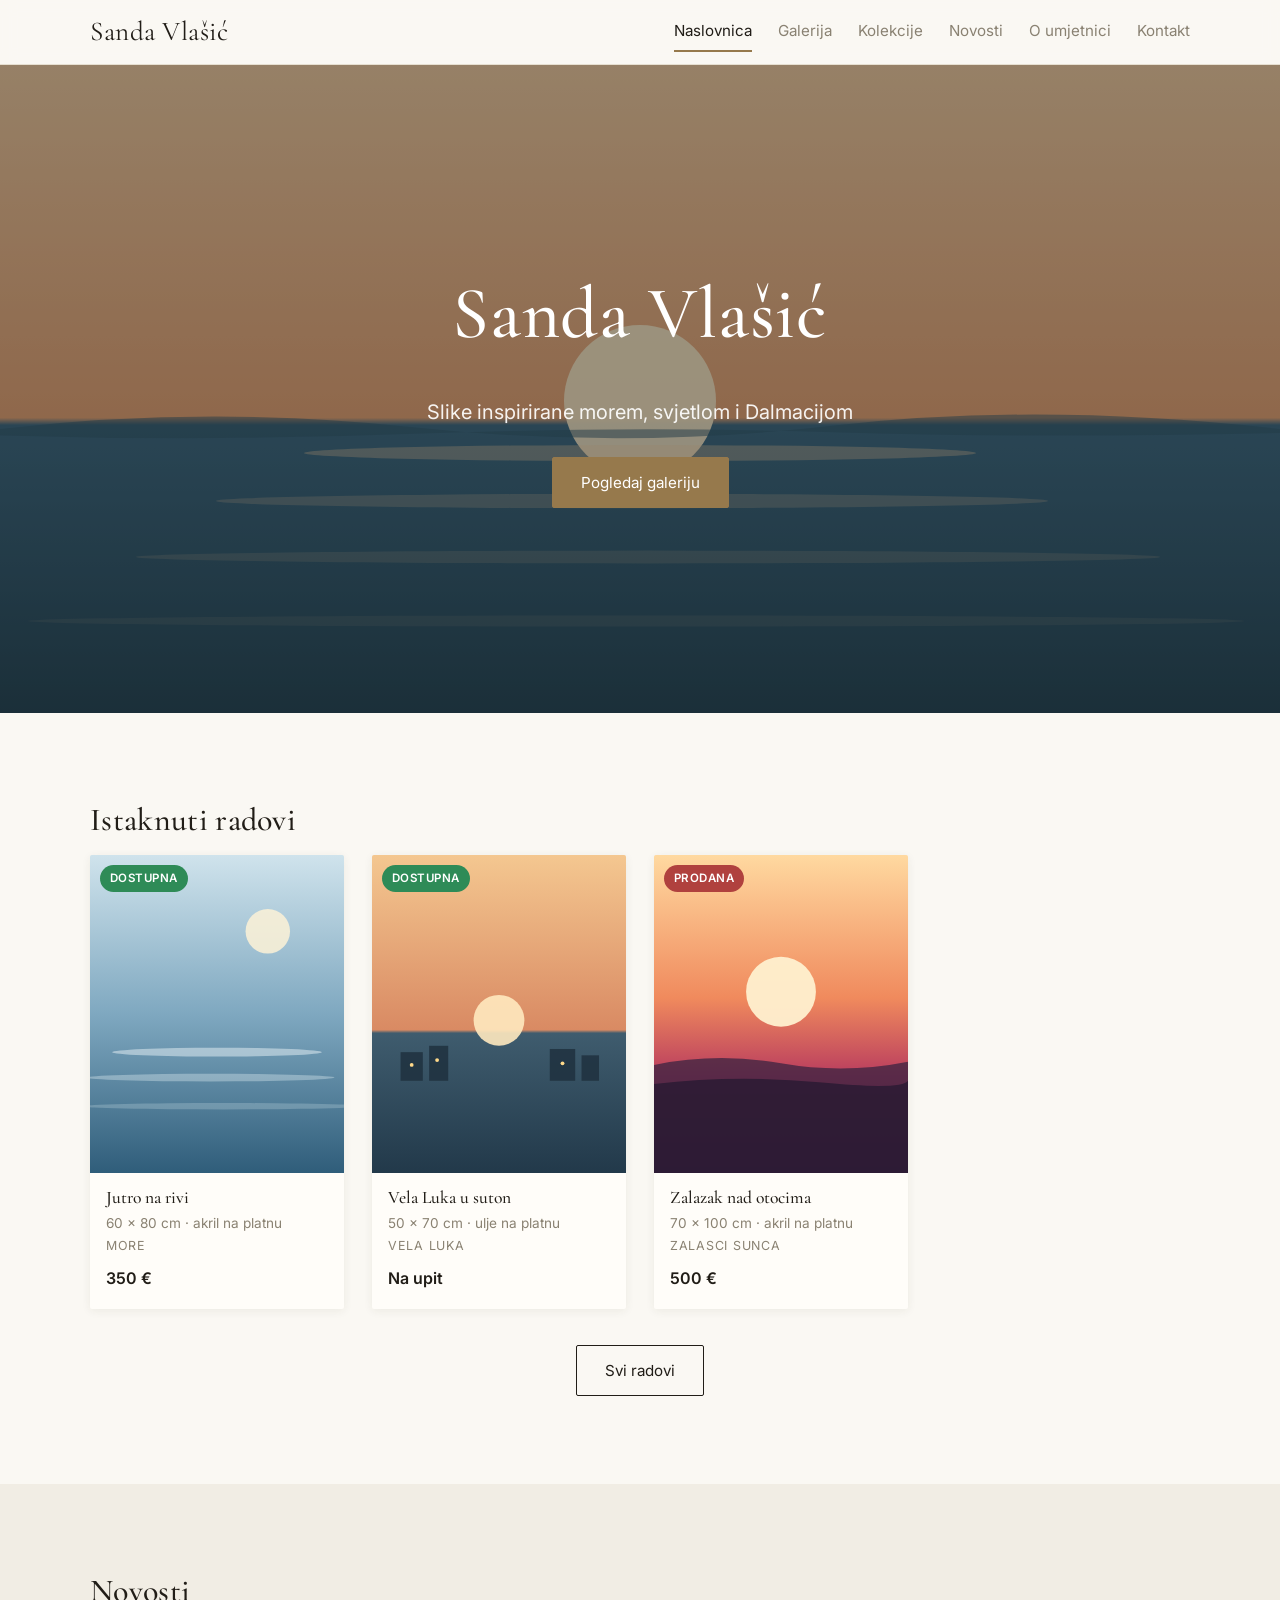
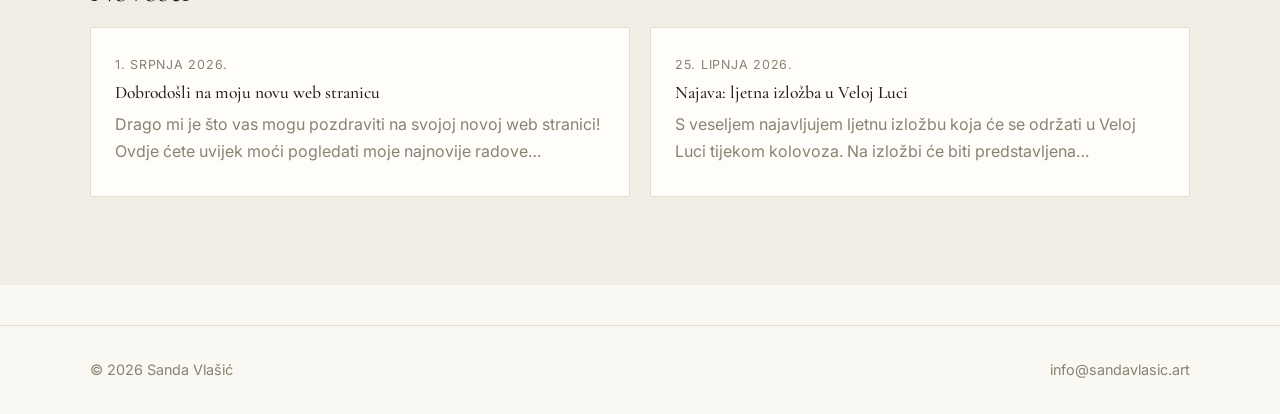
==== index.html @ 6eb23dd2 "Web stranica za umjetnicu Sandu Vlasic Staticka stranica (GitHub Pages) s vlastitom administracijom:" ====
<!DOCTYPE html>
<html lang="hr">
<head>
  <meta charset="UTF-8">
  <meta name="viewport" content="width=device-width, initial-scale=1">
  <title>Sanda Vlašić — Slikarica</title>
  <meta name="description" content="Sanda Vlašić — slikarica. Slike inspirirane morem, svjetlom i Dalmacijom. Galerija radova, kolekcije i novosti.">
  <meta property="og:title" content="Sanda Vlašić — Slikarica">
  <meta property="og:description" content="Slike inspirirane morem, svjetlom i Dalmacijom. Galerija radova, kolekcije i novosti.">
  <meta property="og:type" content="website">
  <meta property="og:image" content="images/hero.svg">
  <link rel="stylesheet" href="css/base.css">
  <link id="theme-css" rel="stylesheet" href="css/theme-museum.css">
  <script>(function(){try{var t=localStorage.getItem('sv-theme');if(t)document.getElementById('theme-css').setAttribute('href','css/theme-'+t+'.css');}catch(e){}})();</script>
</head>
<body data-page="home">
  <header id="site-header" class="site-header"></header>
  <main id="main"></main>
  <footer id="site-footer" class="site-footer"></footer>
  <script src="js/i18n.js"></script>
  <script src="js/site.js"></script>
</body>
</html>
---- css/base.css ----
/* ===== Zajednički stilovi — teme mijenjaju samo CSS varijable ===== */
:root {
  --bg: #ffffff;
  --surface: #ffffff;
  --alt: #f6f6f6;
  --text: #141414;
  --muted: #767676;
  --border: #e5e5e5;
  --accent: #141414;
  --accent-contrast: #ffffff;
  --font-heading: 'Inter', system-ui, sans-serif;
  --font-body: 'Inter', system-ui, sans-serif;
  --heading-weight: 600;
  --radius: 6px;
  --shadow: 0 1px 3px rgba(0, 0, 0, .06);
  --hero-overlay: rgba(0, 0, 0, .35);
  --hero-text: #ffffff;
  --header-bg: rgba(255, 255, 255, .92);
  --section-pad: 64px;
}

* { box-sizing: border-box; }
html { scroll-behavior: smooth; }
body {
  margin: 0;
  font-family: var(--font-body);
  background: var(--bg);
  color: var(--text);
  line-height: 1.65;
  -webkit-font-smoothing: antialiased;
}
img { max-width: 100%; display: block; }
a { color: inherit; text-decoration: none; }
h1, h2, h3, h4 {
  font-family: var(--font-heading);
  font-weight: var(--heading-weight);
  line-height: 1.2;
  margin: 0 0 .5em;
}
h1 { font-size: clamp(1.9rem, 4vw, 2.8rem); }
h2 { font-size: clamp(1.5rem, 3vw, 2rem); }
h3 { font-size: 1.1rem; }
p { margin: 0 0 1em; }

.container { max-width: 1140px; margin: 0 auto; padding: 0 20px; }
.section { padding: var(--section-pad) 0; }
.section.alt { background: var(--alt); }
.muted { color: var(--muted); }
.center { text-align: center; }
.page-head { margin-bottom: 10px; }
.lead { color: var(--muted); max-width: 640px; margin-top: 0; }

/* ===== Zaglavlje ===== */
.site-header {
  position: sticky; top: 0; z-index: 50;
  background: var(--header-bg);
  backdrop-filter: blur(8px);
  border-bottom: 1px solid var(--border);
}
.header-inner { display: flex; align-items: center; justify-content: space-between; min-height: 64px; gap: 16px; }
.logo { font-family: var(--font-heading); font-size: 1.35rem; letter-spacing: .02em; }
.site-nav { display: flex; gap: 26px; }
.site-nav a { font-size: .95rem; color: var(--muted); padding: 6px 0; border-bottom: 2px solid transparent; }
.site-nav a:hover { color: var(--text); }
.site-nav a.active { color: var(--text); border-bottom-color: var(--accent); }
.nav-toggle { display: none; background: none; border: none; font-size: 1.6rem; color: var(--text); cursor: pointer; padding: 4px 8px; }

@media (max-width: 860px) {
  .nav-toggle { display: block; }
  .site-nav {
    display: none; position: absolute; top: 100%; left: 0; right: 0;
    background: var(--bg); flex-direction: column; gap: 0;
    padding: 8px 20px 16px; border-bottom: 1px solid var(--border);
  }
  .site-nav.open { display: flex; }
  .site-nav a { padding: 12px 0; font-size: 1.05rem; border-bottom: 1px solid var(--border); }
}

/* ===== Hero ===== */
.hero {
  position: relative; min-height: 72vh;
  display: flex; align-items: center; justify-content: center;
  background-size: cover; background-position: center; text-align: center;
}
.hero-overlay { position: absolute; inset: 0; background: var(--hero-overlay); }
.hero-content { position: relative; color: var(--hero-text); padding: 60px 20px; max-width: 760px; }
.hero-content h1 { font-size: clamp(2.4rem, 6vw, 4rem); }
.hero-content p { font-size: clamp(1rem, 2.2vw, 1.25rem); opacity: .92; margin: 0 0 28px; }

/* ===== Gumbi ===== */
.btn {
  display: inline-block;
  background: var(--accent); color: var(--accent-contrast);
  padding: 12px 28px; border-radius: var(--radius);
  font-size: .95rem; font-family: var(--font-body);
  border: 1px solid var(--accent); cursor: pointer;
  transition: opacity .15s;
}
.btn:hover { opacity: .85; }
.btn-outline { background: transparent; color: var(--text); border-color: var(--text); }
.btn-outline:hover { background: var(--text); color: var(--bg); opacity: 1; }

/* ===== Mreža radova ===== */
.works-grid { display: grid; grid-template-columns: repeat(auto-fill, minmax(250px, 1fr)); gap: 28px; }
.work-card {
  background: var(--surface); border-radius: var(--radius);
  overflow: hidden; box-shadow: var(--shadow);
  transition: transform .2s;
}
.work-card:hover { transform: translateY(-4px); }
.work-image { position: relative; aspect-ratio: 4 / 5; overflow: hidden; background: var(--alt); }
.work-image img { width: 100%; height: 100%; object-fit: cover; }
.work-info { padding: 14px 16px 18px; }
.work-info h3 { margin: 0 0 4px; }
.work-meta { font-size: .85rem; color: var(--muted); margin: 0; }
.work-sub { font-size: .78rem; color: var(--muted); margin: 2px 0 8px; text-transform: uppercase; letter-spacing: .06em; }
.price { font-weight: 600; }

/* ===== Oznake statusa ===== */
.badge {
  position: absolute; top: 10px; left: 10px;
  padding: 4px 10px; border-radius: 999px;
  font-size: .72rem; font-weight: 600;
  letter-spacing: .04em; text-transform: uppercase; color: #fff;
}
.badge.inline { position: static; display: inline-block; }
.badge-available { background: #2e8b57; }
.badge-reserved { background: #d9912a; }
.badge-sold { background: #b0413e; }
.badge-order { background: #3a6ea5; }

/* ===== Filteri ===== */
.filters { display: flex; flex-wrap: wrap; gap: 12px; margin: 24px 0 32px; }
.filters input, .filters select {
  padding: 10px 14px; font-size: 16px; font-family: inherit;
  border: 1px solid var(--border); border-radius: var(--radius);
  background: var(--surface); color: var(--text); min-width: 0;
}
.filters input { flex: 1 1 220px; }

/* ===== Kolekcije ===== */
.collections-grid { display: grid; grid-template-columns: repeat(auto-fill, minmax(280px, 1fr)); gap: 28px; }
.collection-card {
  position: relative; border-radius: var(--radius); overflow: hidden;
  aspect-ratio: 4 / 3; background: var(--alt); box-shadow: var(--shadow); display: block;
}
.collection-card img { width: 100%; height: 100%; object-fit: cover; transition: transform .3s; }
.collection-card:hover img { transform: scale(1.04); }
.cc-label {
  position: absolute; inset: auto 0 0 0;
  padding: 40px 18px 16px;
  background: linear-gradient(transparent, rgba(0, 0, 0, .65));
  color: #fff;
}
.cc-label h3 { margin: 0; }
.cc-label p { margin: 2px 0 0; font-size: .85rem; opacity: .85; }

/* ===== Novosti ===== */
.news-list { display: grid; gap: 24px; max-width: 760px; }
.news-item {
  background: var(--surface); border: 1px solid var(--border);
  border-radius: var(--radius); padding: 22px 24px; display: block;
}
.news-item .date { font-size: .78rem; color: var(--muted); text-transform: uppercase; letter-spacing: .06em; }
.news-item h3 { margin: 6px 0 8px; }
.news-item p { margin-bottom: 10px; }
.news-teaser-grid { display: grid; grid-template-columns: repeat(auto-fit, minmax(240px, 1fr)); gap: 20px; }
.read-more { font-size: .9rem; border-bottom: 1px solid var(--accent); }

/* ===== Detalj rada ===== */
.work-detail { display: grid; grid-template-columns: 1fr; gap: 36px; margin-top: 14px; }
@media (min-width: 900px) { .work-detail { grid-template-columns: 3fr 2fr; align-items: start; } }
.work-detail-image { position: relative; }
.work-detail-image img { width: 100%; border-radius: var(--radius); box-shadow: var(--shadow); }
.detail-list { display: grid; grid-template-columns: auto 1fr; gap: 6px 18px; margin: 20px 0; font-size: .95rem; }
.detail-list dt { color: var(--muted); }
.detail-list dd { margin: 0; }
.detail-price { font-size: 1.4rem; font-weight: 600; margin: 8px 0 20px; }

/* ===== O umjetnici ===== */
.about-grid { display: grid; gap: 36px; }
@media (min-width: 820px) { .about-grid { grid-template-columns: 2fr 3fr; align-items: start; } }
.about-grid img { border-radius: var(--radius); box-shadow: var(--shadow); }

/* ===== Kontakt ===== */
.contact-grid { display: grid; gap: 36px; max-width: 900px; }
@media (min-width: 820px) { .contact-grid { grid-template-columns: 1fr 1fr; } }
.contact-info p { margin: 6px 0; }
.contact-form { display: grid; gap: 14px; }
.contact-form input, .contact-form textarea {
  padding: 12px 14px; font-size: 16px;
  border: 1px solid var(--border); border-radius: var(--radius);
  background: var(--surface); color: var(--text);
  font-family: inherit; width: 100%;
}
.contact-form textarea { min-height: 140px; resize: vertical; }

/* ===== Podnožje ===== */
.site-footer { border-top: 1px solid var(--border); margin-top: 40px; padding: 32px 0; font-size: .9rem; color: var(--muted); }
.footer-inner { display: flex; flex-wrap: wrap; gap: 12px; justify-content: space-between; }
.footer-inner a { color: var(--muted); }
.footer-inner a:hover { color: var(--text); }
---- css/theme-museum.css ----
/* Tema: Museum — elegantno, puno praznog prostora, fokus na djela */
@import url('https://fonts.googleapis.com/css2?family=Cormorant+Garamond:wght@500;600&family=Inter:wght@400;500&display=swap');

:root {
  --bg: #faf8f3;
  --surface: #fffdf9;
  --alt: #f1ede4;
  --text: #211d17;
  --muted: #8a8272;
  --border: #e6dfd1;
  --accent: #96794c;
  --accent-contrast: #ffffff;
  --font-heading: 'Cormorant Garamond', Georgia, serif;
  --font-body: 'Inter', system-ui, sans-serif;
  --heading-weight: 500;
  --radius: 2px;
  --shadow: 0 2px 10px rgba(60, 50, 30, .07);
  --hero-overlay: rgba(20, 16, 8, .42);
  --header-bg: rgba(250, 248, 243, .92);
  --section-pad: 88px;
}

.logo { font-size: 1.7rem; }
h1, h2 { letter-spacing: .01em; }
.hero-content h1 { font-size: clamp(2.8rem, 7vw, 4.6rem); }
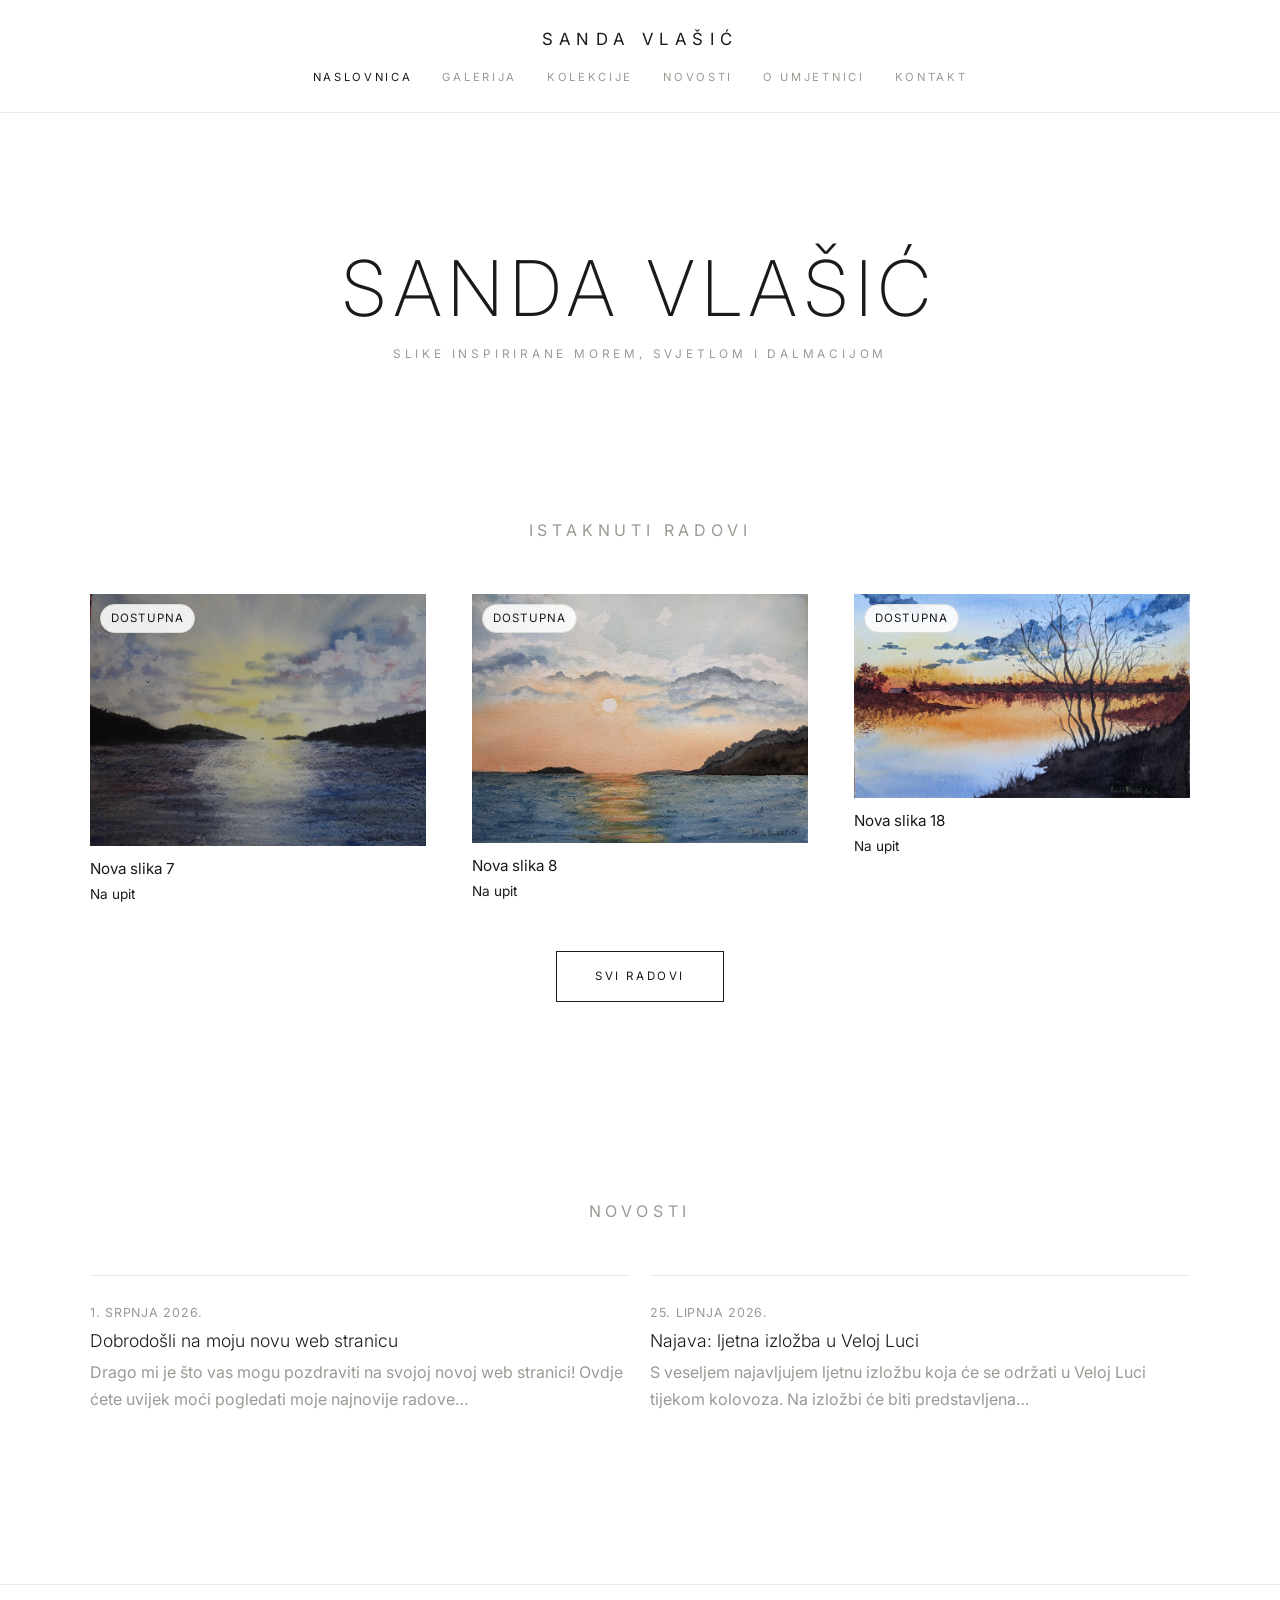
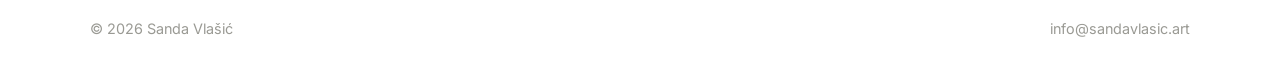
==== commit 41fd34db: "5 potpuno razlicitih premium tema umjesto varijacija boja - White cube (kustoski minimalizam), Ateli" ====
--- a/index.html
+++ b/index.html
@@ -10,8 +10,8 @@
   <meta property="og:type" content="website">
   <meta property="og:image" content="images/hero.svg">
   <link rel="stylesheet" href="css/base.css">
-  <link id="theme-css" rel="stylesheet" href="css/theme-museum.css">
-  <script>(function(){try{var t=localStorage.getItem('sv-theme');if(t)document.getElementById('theme-css').setAttribute('href','css/theme-'+t+'.css');}catch(e){}})();</script>
+  <link id="theme-css" rel="stylesheet" href="css/theme-white-cube.css">
+  <script>(function(){try{var m={museum:'white-cube',minimal:'white-cube',mediterranean:'atelier',dark:'noir'};var t=localStorage.getItem('sv-theme');t=m[t]||t;if(t)document.getElementById('theme-css').setAttribute('href','css/theme-'+t+'.css');}catch(e){}})();</script>
 </head>
 <body data-page="home">
   <header id="site-header" class="site-header"></header>
--- a/css/base.css
+++ b/css/base.css
@@ -105,11 +105,11 @@
 .work-card {
   background: var(--surface); border-radius: var(--radius);
   overflow: hidden; box-shadow: var(--shadow);
-  transition: transform .2s;
-}
-.work-card:hover { transform: translateY(-4px); }
+}
 .work-image { position: relative; aspect-ratio: 4 / 5; overflow: hidden; background: var(--alt); }
-.work-image img { width: 100%; height: 100%; object-fit: cover; }
+.work-image img { width: 100%; height: 100%; object-fit: cover; transition: transform .6s ease; }
+.work-card:hover .work-image img { transform: scale(1.03); }
+.work-overlay { display: none; }
 .work-info { padding: 14px 16px 18px; }
 .work-info h3 { margin: 0 0 4px; }
 .work-meta { font-size: .85rem; color: var(--muted); margin: 0; }
@@ -200,3 +200,45 @@
 .footer-inner { display: flex; flex-wrap: wrap; gap: 12px; justify-content: space-between; }
 .footer-inner a { color: var(--muted); }
 .footer-inner a:hover { color: var(--text); }
+
+/* ===== Prirodni omjer slika (teme: white-cube, atelier) ===== */
+.natural .work-image { aspect-ratio: auto; }
+.natural .work-image img { height: auto; }
+
+/* ===== Masonry mreža (tema: mozaik) ===== */
+.masonry { columns: 3 260px; column-gap: 22px; }
+.masonry .work-card { display: block; break-inside: avoid; margin-bottom: 22px; }
+.masonry .work-image { aspect-ratio: auto; }
+.masonry .work-image img { height: auto; }
+
+/* ===== Tipografski hero (teme bez velike fotografije) ===== */
+.typo-hero { padding: 110px 20px 20px; text-align: center; }
+.typo-hero h1 { margin: 0 0 10px; }
+.typo-hero .tagline { color: var(--muted); margin: 0 0 26px; }
+
+/* ===== Scroll-reveal animacije ===== */
+@media (prefers-reduced-motion: no-preference) {
+  .reveal { opacity: 0; transform: translateY(20px); transition: opacity .7s ease, transform .7s ease; }
+  .reveal.in { opacity: 1; transform: none; }
+  #main { animation: page-in .5s ease; }
+  @keyframes page-in { from { opacity: 0; } to { opacity: 1; } }
+}
+
+/* ===== Lightbox ===== */
+.lightbox {
+  position: fixed; inset: 0; z-index: 200;
+  background: rgba(8, 8, 8, .95);
+  display: flex; flex-direction: column;
+  align-items: center; justify-content: center; padding: 30px;
+}
+.lightbox img { max-width: 92vw; max-height: 80vh; object-fit: contain; }
+.lb-caption { color: #cfcbc2; font-size: .9rem; margin-top: 14px; text-align: center; max-width: 80vw; }
+.lightbox button {
+  position: absolute; background: none; border: none; color: #fff;
+  font-size: 2.2rem; line-height: 1; cursor: pointer; padding: 10px 16px; opacity: .65;
+}
+.lightbox button:hover { opacity: 1; }
+.lb-close { top: 12px; right: 14px; }
+.lb-prev { left: 6px; top: 50%; transform: translateY(-50%); }
+.lb-next { right: 6px; top: 50%; transform: translateY(-50%); }
+.work-detail-image img { cursor: zoom-in; }
--- a/css/theme-white-cube.css
+++ b/css/theme-white-cube.css
@@ -0,0 +1,61 @@
+/* Tema: White cube — kustoski minimalizam (à la ellafles / David Zwirner)
+   Bijelo, puno zraka, centrirana navigacija, slike u prirodnom omjeru,
+   muzejski potpisi ispod radova. */
+@import url('https://fonts.googleapis.com/css2?family=Inter:wght@200;300;400;500&display=swap');
+
+:root {
+  --bg: #ffffff;
+  --surface: #ffffff;
+  --alt: #fafaf8;
+  --text: #1a1a18;
+  --muted: #9a9a94;
+  --border: #ececea;
+  --accent: #1a1a18;
+  --accent-contrast: #ffffff;
+  --font-heading: 'Inter', system-ui, sans-serif;
+  --font-body: 'Inter', system-ui, sans-serif;
+  --heading-weight: 300;
+  --radius: 0px;
+  --shadow: none;
+  --hero-overlay: rgba(0, 0, 0, .25);
+  --header-bg: rgba(255, 255, 255, .96);
+  --section-pad: 100px;
+}
+
+/* centrirana navigacija u dva reda */
+.header-inner { flex-direction: column; gap: 8px; padding: 26px 0 20px; min-height: 0; }
+.logo { font-size: 1.05rem; font-weight: 400; letter-spacing: .38em; text-transform: uppercase; }
+.site-nav { gap: 30px; }
+.site-nav a { font-size: .7rem; letter-spacing: .24em; text-transform: uppercase; border-bottom: none; }
+.site-nav a.active { color: var(--text); }
+@media (max-width: 860px) {
+  .header-inner { flex-direction: row; padding: 0; min-height: 60px; }
+  .logo { letter-spacing: .2em; font-size: .95rem; }
+}
+
+/* tipografski hero */
+.typo-hero { padding: 130px 20px 30px; }
+.typo-hero h1 { font-size: clamp(2.6rem, 7vw, 4.8rem); font-weight: 200; letter-spacing: .1em; text-transform: uppercase; }
+.typo-hero .tagline { font-size: .74rem; letter-spacing: .32em; text-transform: uppercase; }
+
+/* rijetka mreža, muzejski potpisi */
+.works-grid { gap: 72px 46px; }
+.work-card { background: transparent; }
+.work-info { padding: 14px 0 0; }
+.work-info h3 { font-weight: 400; font-size: .95rem; margin-bottom: 2px; }
+.work-meta { font-size: .78rem; }
+.work-sub { display: none; }
+.price { font-weight: 400; font-size: .85rem; }
+
+/* diskretne oznake statusa */
+.badge { background: rgba(255, 255, 255, .88) !important; color: #1a1a18; border: 1px solid #dcdcd6; font-weight: 400; letter-spacing: .1em; }
+
+/* gumbi kao galerijski linkovi */
+.btn { background: transparent; color: var(--text); border: 1px solid var(--text); font-size: .72rem; letter-spacing: .22em; text-transform: uppercase; padding: 15px 38px; }
+.btn:hover { background: var(--text); color: var(--bg); opacity: 1; }
+
+h1, h2 { letter-spacing: .06em; }
+.section h2 { text-align: center; font-size: 1rem; font-weight: 400; letter-spacing: .3em; text-transform: uppercase; color: var(--muted); margin-bottom: 54px; }
+.detail-price { font-weight: 400; }
+.news-item { border: none; border-top: 1px solid var(--border); border-radius: 0; padding-left: 0; padding-right: 0; background: transparent; }
+.section.alt { background: var(--bg); }
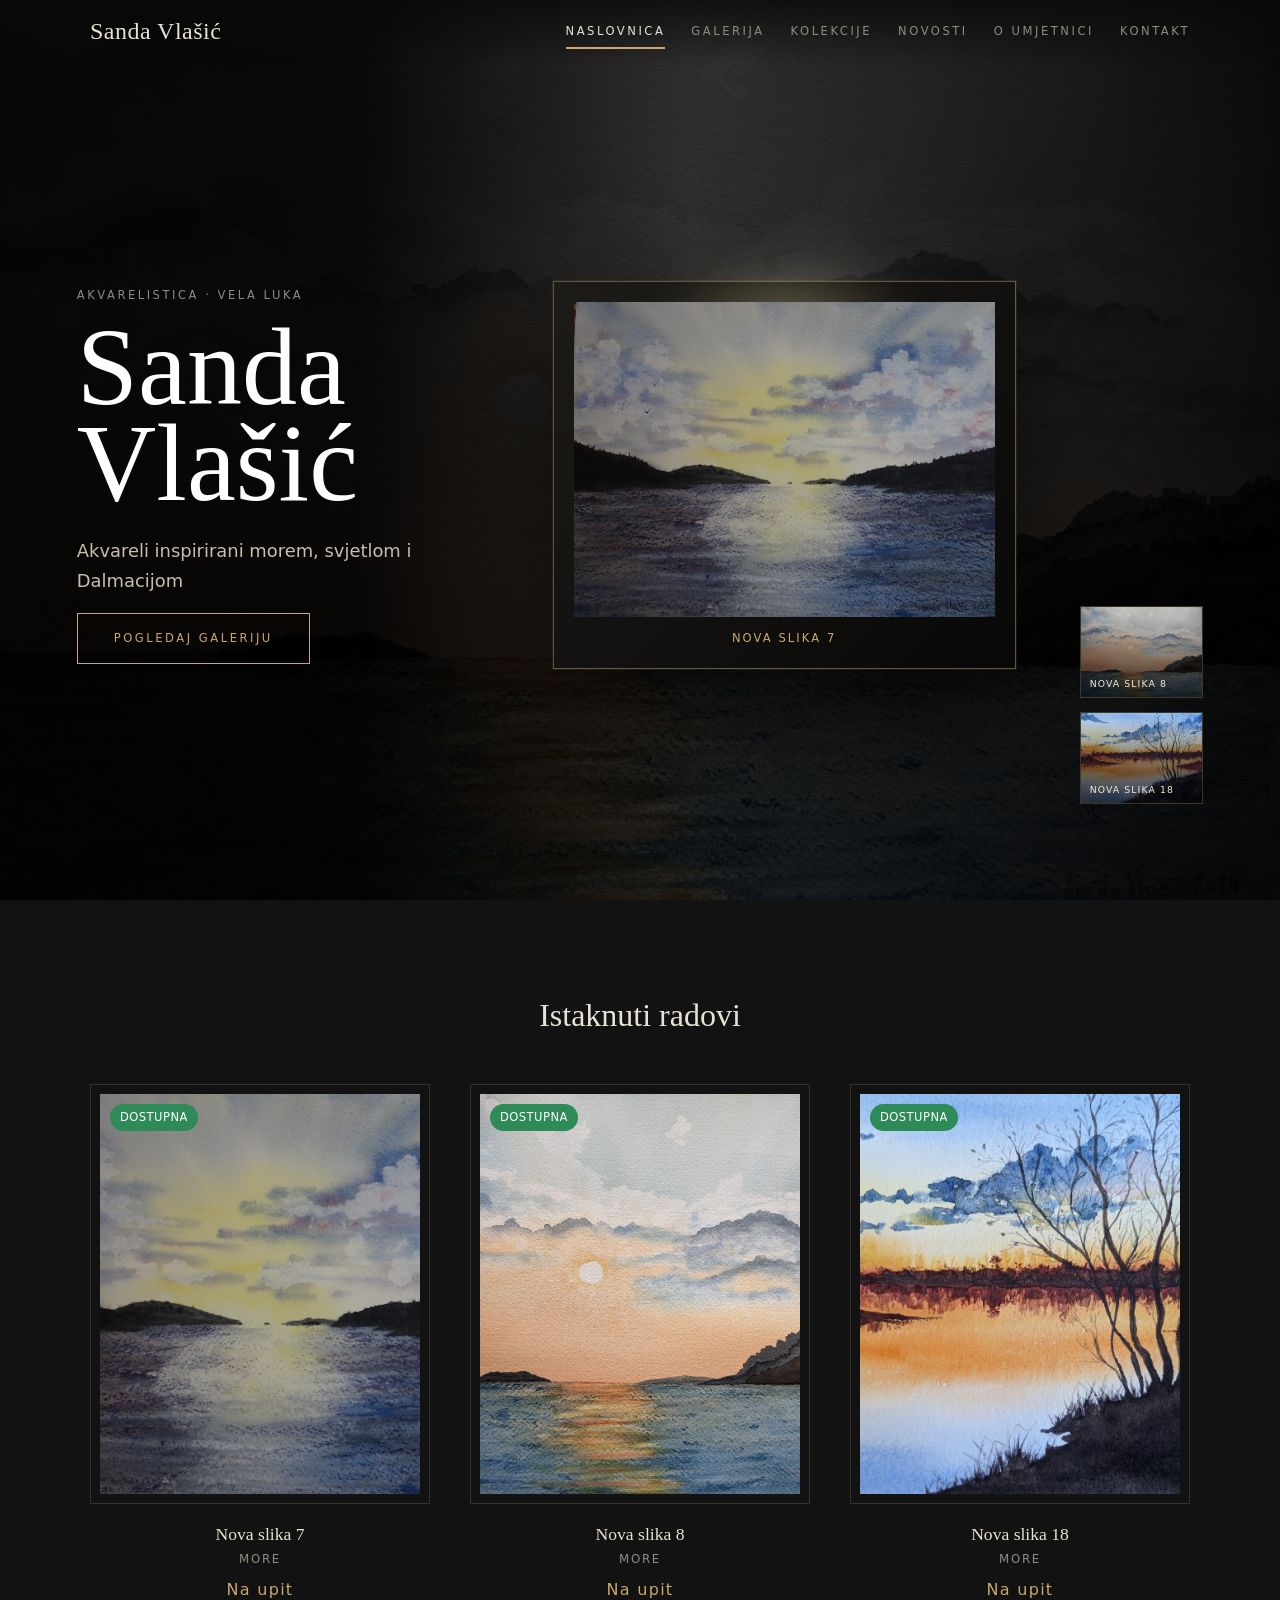
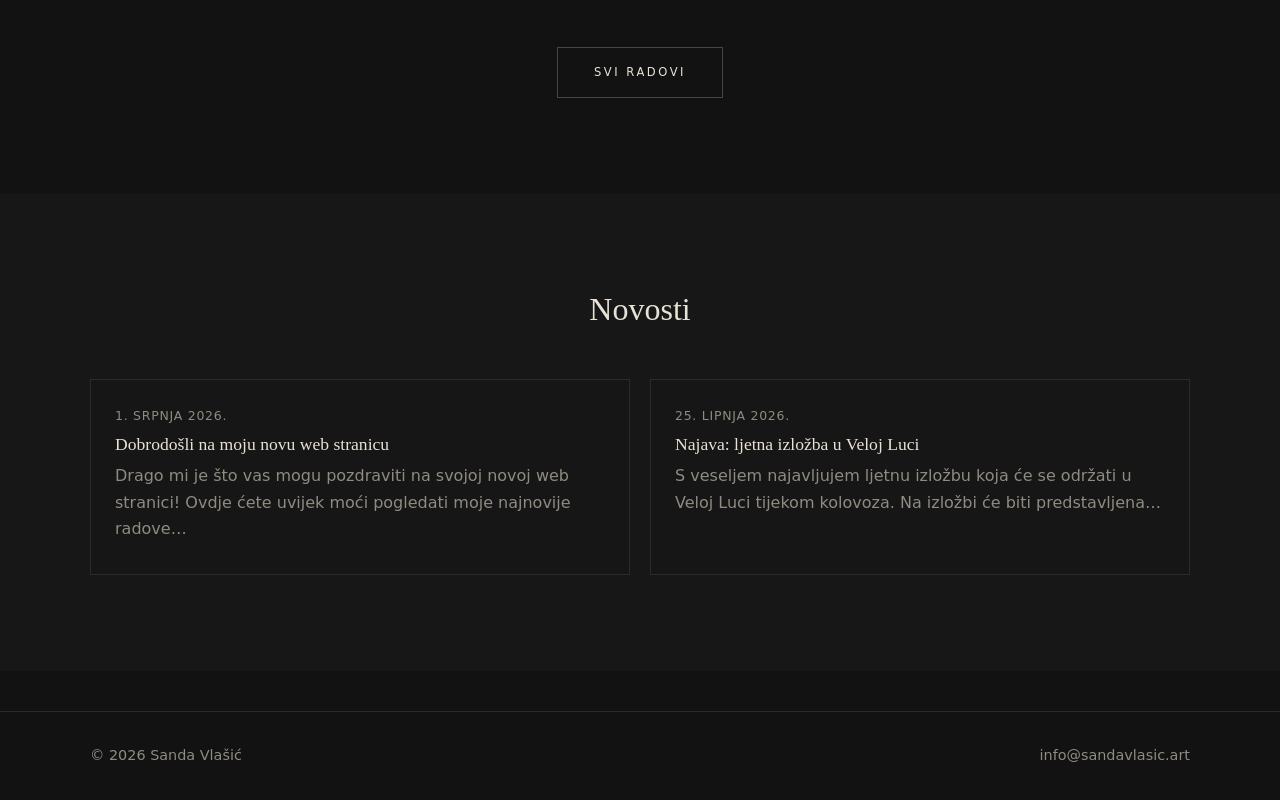
==== commit 5fdce3bd: "Cache bust za wow landing assete" ====
--- a/index.html
+++ b/index.html
@@ -9,15 +9,15 @@
   <meta property="og:description" content="Slike inspirirane morem, svjetlom i Dalmacijom. Galerija radova, kolekcije i novosti.">
   <meta property="og:type" content="website">
   <meta property="og:image" content="images/hero.svg">
-  <link rel="stylesheet" href="css/base.css">
-  <link id="theme-css" rel="stylesheet" href="css/theme-white-cube.css">
-  <script>(function(){try{var m={museum:'white-cube',minimal:'white-cube',mediterranean:'atelier',dark:'noir'};var t=localStorage.getItem('sv-theme');t=m[t]||t;if(t)document.getElementById('theme-css').setAttribute('href','css/theme-'+t+'.css');}catch(e){}})();</script>
+  <link rel="stylesheet" href="css/base.css?v=20260703-wow">
+  <link id="theme-css" rel="stylesheet" href="css/theme-white-cube.css?v=20260703-wow">
+  <script>(function(){try{var m={museum:'white-cube',minimal:'white-cube',mediterranean:'atelier',dark:'noir'};var t=localStorage.getItem('sv-theme');t=m[t]||t;if(t)document.getElementById('theme-css').setAttribute('href','css/theme-'+t+'.css?v=20260703-wow');}catch(e){}})();</script>
 </head>
 <body data-page="home">
   <header id="site-header" class="site-header"></header>
   <main id="main"></main>
   <footer id="site-footer" class="site-footer"></footer>
   <script src="js/i18n.js"></script>
-  <script src="js/site.js"></script>
+  <script src="js/site.js?v=20260703-wow"></script>
 </body>
 </html>
--- a/css/base.css
+++ b/css/base.css
@@ -78,14 +78,75 @@
 
 /* ===== Hero ===== */
 .hero {
-  position: relative; min-height: 72vh;
+  position: relative; min-height: 72vh; overflow: hidden;
   display: flex; align-items: center; justify-content: center;
   background-size: cover; background-position: center; text-align: center;
+}
+.hero-slides { position: absolute; left: 0; right: 0; top: -30%; bottom: 0; will-change: transform; }
+.hero-slide {
+  position: absolute; inset: 0;
+  background-size: cover; background-position: center;
+  opacity: 0; transition: opacity 1.8s ease;
+}
+.hero-slide.active { opacity: 1; }
+@media (prefers-reduced-motion: no-preference) {
+  .hero-slide { animation: kenburns 14s ease-in-out infinite alternate; }
+  @keyframes kenburns { from { transform: scale(1); } to { transform: scale(1.08); } }
 }
 .hero-overlay { position: absolute; inset: 0; background: var(--hero-overlay); }
 .hero-content { position: relative; color: var(--hero-text); padding: 60px 20px; max-width: 760px; }
 .hero-content h1 { font-size: clamp(2.4rem, 6vw, 4rem); }
 .hero-content p { font-size: clamp(1rem, 2.2vw, 1.25rem); opacity: .92; margin: 0 0 28px; }
+
+/* ===== Premium landing layouts ===== */
+.landing {
+  position: relative;
+  min-height: calc(100svh - 64px);
+  overflow: hidden;
+  isolation: isolate;
+}
+.landing-kicker {
+  margin: 0 0 14px;
+  font-size: .72rem;
+  letter-spacing: .22em;
+  text-transform: uppercase;
+  color: var(--muted);
+}
+.landing .btn { position: relative; z-index: 5; }
+.landing img {
+  width: 100%;
+  height: 100%;
+  object-fit: cover;
+}
+.landing a:focus-visible {
+  outline: 2px solid var(--accent);
+  outline-offset: 5px;
+}
+.landing-feature {
+  display: grid;
+  gap: 3px;
+  margin: 28px 0;
+  padding-left: 18px;
+  border-left: 1px solid currentColor;
+}
+.landing-feature span,
+.landing-feature em {
+  font-size: .72rem;
+  color: var(--muted);
+  letter-spacing: .16em;
+  text-transform: uppercase;
+  font-style: normal;
+}
+.landing-feature strong {
+  font-family: var(--font-heading);
+  font-weight: var(--heading-weight);
+  font-size: 1.08rem;
+}
+
+@media (max-width: 760px) {
+  .landing { min-height: auto; }
+  .landing-kicker { letter-spacing: .16em; }
+}
 
 /* ===== Gumbi ===== */
 .btn {
--- a/css/theme-white-cube.css
+++ b/css/theme-white-cube.css
@@ -38,6 +38,14 @@
 .typo-hero h1 { font-size: clamp(2.6rem, 7vw, 4.8rem); font-weight: 200; letter-spacing: .1em; text-transform: uppercase; }
 .typo-hero .tagline { font-size: .74rem; letter-spacing: .32em; text-transform: uppercase; }
 
+/* landing fotografija na naslovnici */
+.hero { min-height: 80vh; }
+.hero-overlay { background: rgba(10, 10, 8, .28); }
+.hero-content h1 { font-weight: 200; letter-spacing: .14em; text-transform: uppercase; font-size: clamp(2.2rem, 5.5vw, 3.8rem); }
+.hero-content p { letter-spacing: .18em; text-transform: uppercase; font-size: .78rem; }
+.hero .btn { color: #ffffff; border-color: #ffffff; background: transparent; }
+.hero .btn:hover { background: #ffffff; color: #1a1a18; opacity: 1; }
+
 /* rijetka mreža, muzejski potpisi */
 .works-grid { gap: 72px 46px; }
 .work-card { background: transparent; }
@@ -59,3 +67,110 @@
 .detail-price { font-weight: 400; }
 .news-item { border: none; border-top: 1px solid var(--border); border-radius: 0; padding-left: 0; padding-right: 0; background: transparent; }
 .section.alt { background: var(--bg); }
+
+/* wow landing: private gallery cover */
+.landing-white {
+  min-height: calc(100svh - 118px);
+  display: grid;
+  grid-template-columns: minmax(260px, .8fr) minmax(360px, 1.2fr);
+  gap: clamp(28px, 6vw, 92px);
+  align-items: center;
+  padding: clamp(42px, 7vh, 86px) 6vw clamp(92px, 13vh, 140px);
+  background:
+    linear-gradient(90deg, #fff 0 46%, rgba(255, 255, 255, .78) 46% 100%),
+    radial-gradient(circle at 78% 18%, #f1f0eb, transparent 40%);
+}
+.landing-white-frame {
+  position: relative;
+  order: 2;
+  height: min(72vh, 760px);
+  min-height: 440px;
+  overflow: hidden;
+  background: #f1f0ec;
+}
+.landing-white-frame::before {
+  content: '';
+  position: absolute;
+  inset: 18px;
+  z-index: 4;
+  border: 1px solid rgba(255, 255, 255, .54);
+  pointer-events: none;
+}
+.landing-white-frame .hero-slides { inset: 0; top: 0; }
+.landing-white-frame .hero-overlay {
+  background: linear-gradient(90deg, rgba(0, 0, 0, .12), rgba(0, 0, 0, .02));
+}
+.landing-white-copy {
+  order: 1;
+  max-width: 520px;
+}
+.landing-white-copy h1 {
+  font-size: clamp(3.1rem, 8.6vw, 7.2rem);
+  line-height: .9;
+  letter-spacing: .05em;
+  text-transform: uppercase;
+  margin-bottom: 26px;
+}
+.landing-white-copy > p:not(.landing-kicker) {
+  max-width: 390px;
+  color: #5e5d58;
+  font-size: clamp(.96rem, 1.5vw, 1.15rem);
+}
+.landing-white-rail {
+  position: absolute;
+  left: 6vw;
+  right: 6vw;
+  bottom: 32px;
+  z-index: 5;
+  display: grid;
+  grid-template-columns: repeat(5, minmax(74px, 1fr));
+  gap: 10px;
+  max-width: 680px;
+}
+.landing-white-rail a {
+  position: relative;
+  height: 82px;
+  overflow: hidden;
+  background: #efeee9;
+}
+.landing-white-rail a::after {
+  content: '';
+  position: absolute;
+  inset: 0;
+  border: 1px solid rgba(255, 255, 255, .72);
+}
+.landing-white-rail span {
+  position: absolute;
+  left: 9px;
+  bottom: 7px;
+  max-width: calc(100% - 18px);
+  overflow: hidden;
+  color: #fff;
+  font-size: .62rem;
+  letter-spacing: .1em;
+  text-transform: uppercase;
+  white-space: nowrap;
+  text-overflow: ellipsis;
+  text-shadow: 0 1px 10px rgba(0, 0, 0, .65);
+}
+
+@media (max-width: 860px) {
+  .landing-white {
+    grid-template-columns: 1fr;
+    padding: 32px 20px 112px;
+  }
+  .landing-white-frame {
+    order: 1;
+    min-height: 380px;
+    height: 58svh;
+  }
+  .landing-white-copy { order: 2; }
+  .landing-white-copy h1 { font-size: clamp(2.6rem, 15vw, 4.8rem); }
+  .landing-white-rail {
+    grid-template-columns: repeat(3, 1fr);
+    left: 20px;
+    right: 20px;
+    bottom: 22px;
+  }
+  .landing-white-rail a:nth-child(n+4) { display: none; }
+}
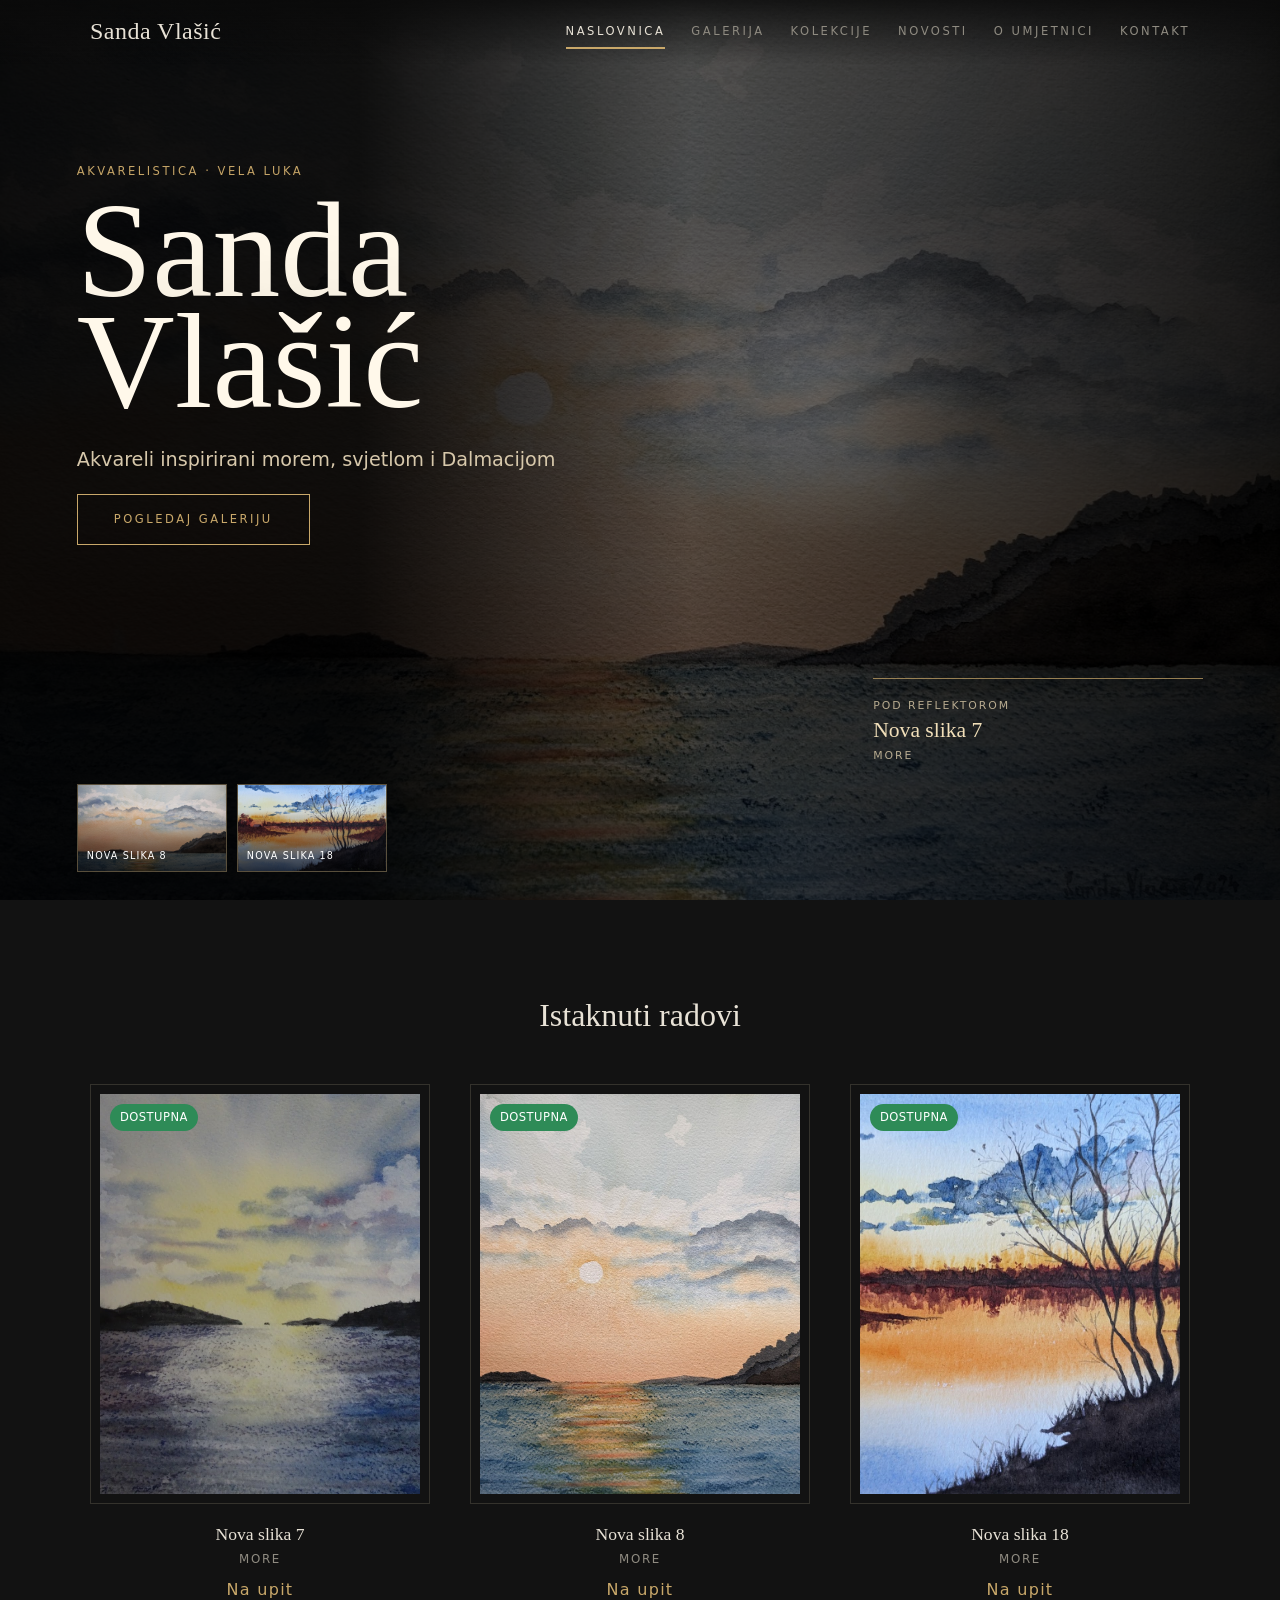
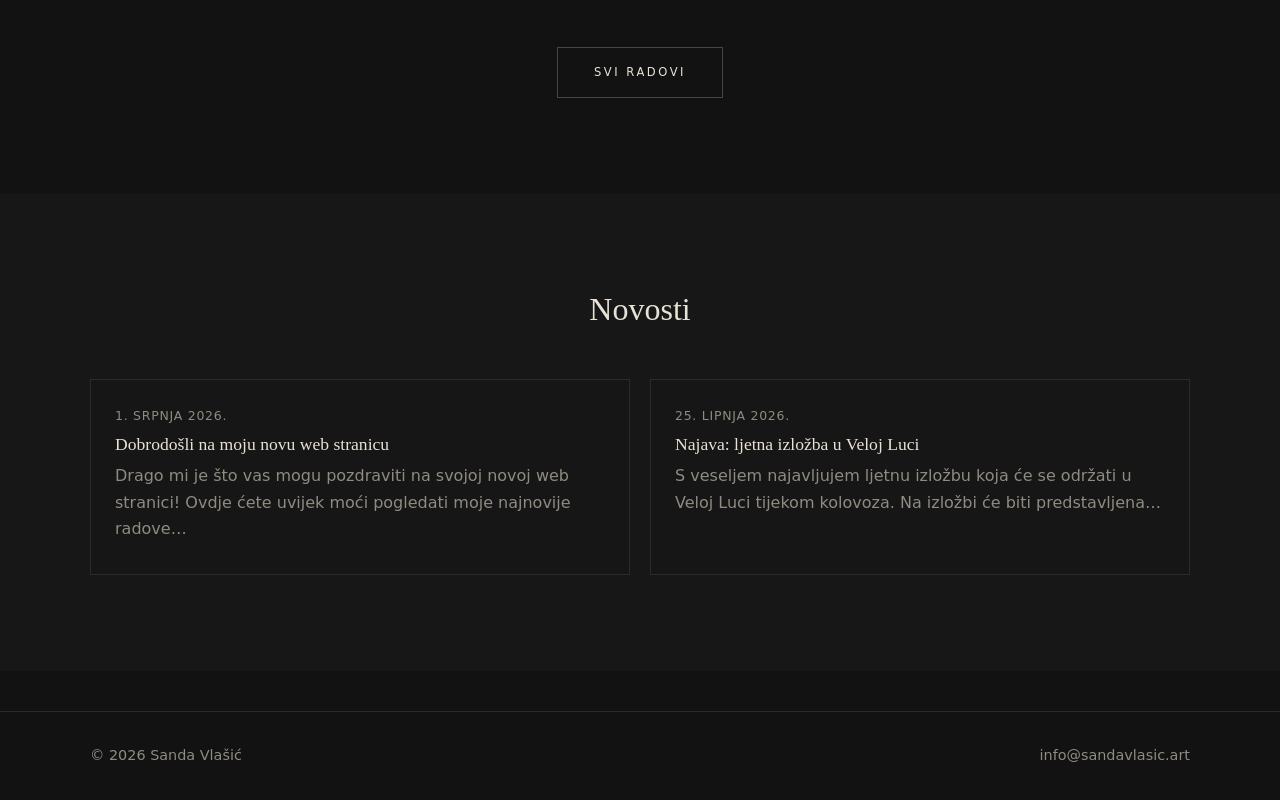
==== commit f7b7ddf5: "Prosireni wow landing za teme" ====
--- a/index.html
+++ b/index.html
@@ -9,15 +9,15 @@
   <meta property="og:description" content="Slike inspirirane morem, svjetlom i Dalmacijom. Galerija radova, kolekcije i novosti.">
   <meta property="og:type" content="website">
   <meta property="og:image" content="images/hero.svg">
-  <link rel="stylesheet" href="css/base.css?v=20260703-wow">
-  <link id="theme-css" rel="stylesheet" href="css/theme-white-cube.css?v=20260703-wow">
-  <script>(function(){try{var m={museum:'white-cube',minimal:'white-cube',mediterranean:'atelier',dark:'noir'};var t=localStorage.getItem('sv-theme');t=m[t]||t;if(t)document.getElementById('theme-css').setAttribute('href','css/theme-'+t+'.css?v=20260703-wow');}catch(e){}})();</script>
+  <link rel="stylesheet" href="css/base.css?v=20260703-wide">
+  <link id="theme-css" rel="stylesheet" href="css/theme-white-cube.css?v=20260703-wide">
+  <script>(function(){try{var m={museum:'white-cube',minimal:'white-cube',mediterranean:'atelier',dark:'noir'};var t=localStorage.getItem('sv-theme');t=m[t]||t;if(t)document.getElementById('theme-css').setAttribute('href','css/theme-'+t+'.css?v=20260703-wide');}catch(e){}})();</script>
 </head>
 <body data-page="home">
   <header id="site-header" class="site-header"></header>
   <main id="main"></main>
   <footer id="site-footer" class="site-footer"></footer>
   <script src="js/i18n.js"></script>
-  <script src="js/site.js?v=20260703-wow"></script>
+  <script src="js/site.js?v=20260703-wide"></script>
 </body>
 </html>
--- a/css/base.css
+++ b/css/base.css
@@ -142,10 +142,139 @@
   font-weight: var(--heading-weight);
   font-size: 1.08rem;
 }
+.wide-landing {
+  min-height: 100svh;
+  color: var(--wide-hero-text, #fff);
+  background: var(--bg);
+}
+.wide-landing .hero-slides {
+  inset: -10vh 0;
+  top: -10vh;
+  bottom: -10vh;
+}
+.wide-landing .hero-slide.active {
+  opacity: var(--wide-image-opacity, .72);
+}
+.wide-landing .hero-overlay {
+  background: var(--wide-overlay, linear-gradient(90deg, rgba(0, 0, 0, .78), rgba(0, 0, 0, .22) 58%, rgba(0, 0, 0, .58)));
+}
+.wide-landing-copy {
+  position: relative;
+  z-index: 3;
+  width: min(820px, 100%);
+  padding: clamp(112px, 17vh, 190px) 6vw clamp(128px, 17vh, 176px);
+}
+.wide-landing-copy h1 {
+  font-size: clamp(4.1rem, 10.8vw, 9.4rem);
+  line-height: .84;
+  margin: 0 0 26px;
+  max-width: 920px;
+}
+.wide-landing-copy > p:not(.landing-kicker) {
+  max-width: 540px;
+  font-size: clamp(1rem, 1.5vw, 1.22rem);
+  color: var(--wide-copy-muted, currentColor);
+}
+.wide-landing-feature {
+  position: absolute;
+  right: 6vw;
+  bottom: clamp(120px, 15vh, 170px);
+  z-index: 4;
+  display: grid;
+  gap: 4px;
+  width: min(330px, 32vw);
+  padding: 18px 0 0;
+  border-top: 1px solid currentColor;
+}
+.wide-landing-feature span,
+.wide-landing-feature em {
+  overflow: hidden;
+  font-size: .68rem;
+  letter-spacing: .18em;
+  text-transform: uppercase;
+  white-space: nowrap;
+  text-overflow: ellipsis;
+  opacity: .72;
+  font-style: normal;
+}
+.wide-landing-feature strong {
+  overflow: hidden;
+  font-family: var(--font-heading);
+  font-weight: var(--heading-weight);
+  font-size: clamp(1.05rem, 1.7vw, 1.35rem);
+  line-height: 1.1;
+  white-space: nowrap;
+  text-overflow: ellipsis;
+}
+.wide-landing-rail {
+  position: absolute;
+  left: 6vw;
+  right: 6vw;
+  bottom: 28px;
+  z-index: 5;
+  display: grid;
+  grid-template-columns: repeat(5, minmax(74px, 1fr));
+  gap: 10px;
+  max-width: 760px;
+}
+.wide-landing-rail a {
+  position: relative;
+  height: 88px;
+  overflow: hidden;
+  background: rgba(255, 255, 255, .12);
+}
+.wide-landing-rail a::after {
+  content: '';
+  position: absolute;
+  inset: 0;
+  background: linear-gradient(transparent 30%, rgba(0, 0, 0, .72));
+}
+.wide-landing-rail span {
+  position: absolute;
+  left: 9px;
+  right: 9px;
+  bottom: 7px;
+  z-index: 2;
+  overflow: hidden;
+  color: #fff;
+  font-size: .6rem;
+  letter-spacing: .12em;
+  text-transform: uppercase;
+  white-space: nowrap;
+  text-overflow: ellipsis;
+}
 
 @media (max-width: 760px) {
   .landing { min-height: auto; }
   .landing-kicker { letter-spacing: .16em; }
+  .wide-landing {
+    min-height: 100svh;
+  }
+  .wide-landing-copy {
+    width: 100%;
+    padding: 94px 20px 214px;
+  }
+  .wide-landing-copy h1 {
+    font-size: clamp(3.3rem, 18vw, 5.6rem);
+  }
+  .wide-landing-feature {
+    left: 20px;
+    right: 20px;
+    bottom: 112px;
+    width: auto;
+  }
+  .wide-landing-rail {
+    left: 20px;
+    right: 20px;
+    bottom: 18px;
+    grid-template-columns: repeat(3, 1fr);
+  }
+  .wide-landing-rail a {
+    height: 78px;
+  }
+  .wide-landing-rail a:nth-child(n+4) {
+    display: none;
+  }
 }
 
 /* ===== Gumbi ===== */
--- a/css/theme-white-cube.css
+++ b/css/theme-white-cube.css
@@ -174,3 +174,57 @@
   }
   .landing-white-rail a:nth-child(n+4) { display: none; }
 }
+
+/* wide landing refresh */
+.landing-white.wide-landing {
+  display: block;
+  min-height: calc(100svh - 118px);
+  padding: 0;
+  color: #181814;
+  background: #f7f6f1;
+  --wide-hero-text: #181814;
+  --wide-copy-muted: #56554f;
+  --wide-image-opacity: .86;
+  --wide-overlay:
+    linear-gradient(90deg, #ffffff 0 30%, rgba(255, 255, 255, .82) 45%, rgba(255, 255, 255, .18) 78%, rgba(255, 255, 255, .05)),
+    linear-gradient(180deg, rgba(255, 255, 255, .1), rgba(255, 255, 255, .34));
+}
+.landing-white.wide-landing::after {
+  content: '';
+  position: absolute;
+  inset: 28px;
+  z-index: 2;
+  border: 1px solid rgba(255, 255, 255, .66);
+  pointer-events: none;
+}
+.landing-white .wide-landing-copy {
+  padding-top: clamp(82px, 13vh, 138px);
+}
+.landing-white .wide-landing-copy h1 {
+  font-weight: 200;
+  letter-spacing: .12em;
+  text-transform: uppercase;
+}
+.landing-white .wide-landing-feature {
+  color: #23231f;
+  border-top-color: rgba(24, 24, 20, .46);
+}
+.landing-white .wide-landing-rail a {
+  background: #efeee9;
+  border: 1px solid rgba(255, 255, 255, .8);
+}
+
+@media (max-width: 860px) {
+  .landing-white.wide-landing {
+    min-height: calc(100svh - 60px);
+  }
+  .landing-white.wide-landing::after {
+    inset: 14px;
+  }
+  .landing-white .wide-landing-copy {
+    padding-top: 82px;
+  }
+  .landing-white .wide-landing-copy h1 {
+    letter-spacing: .07em;
+  }
+}
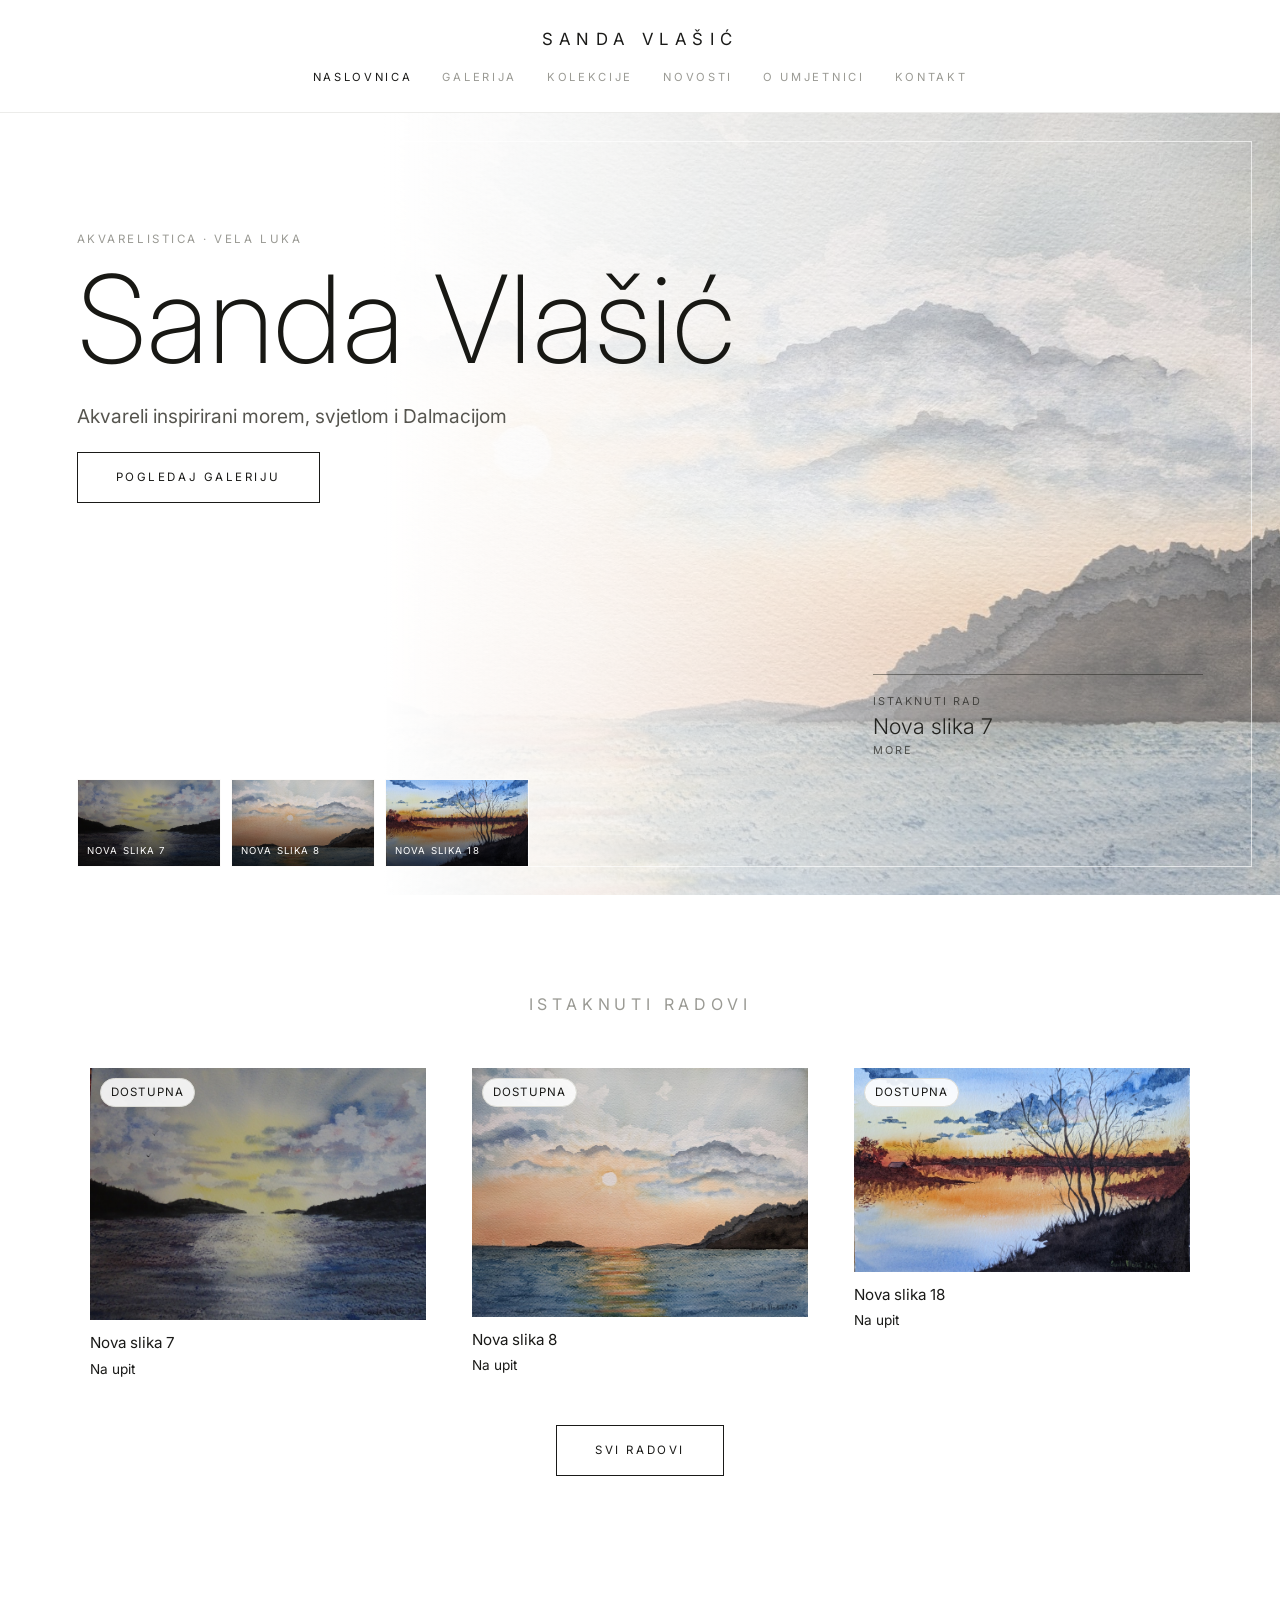
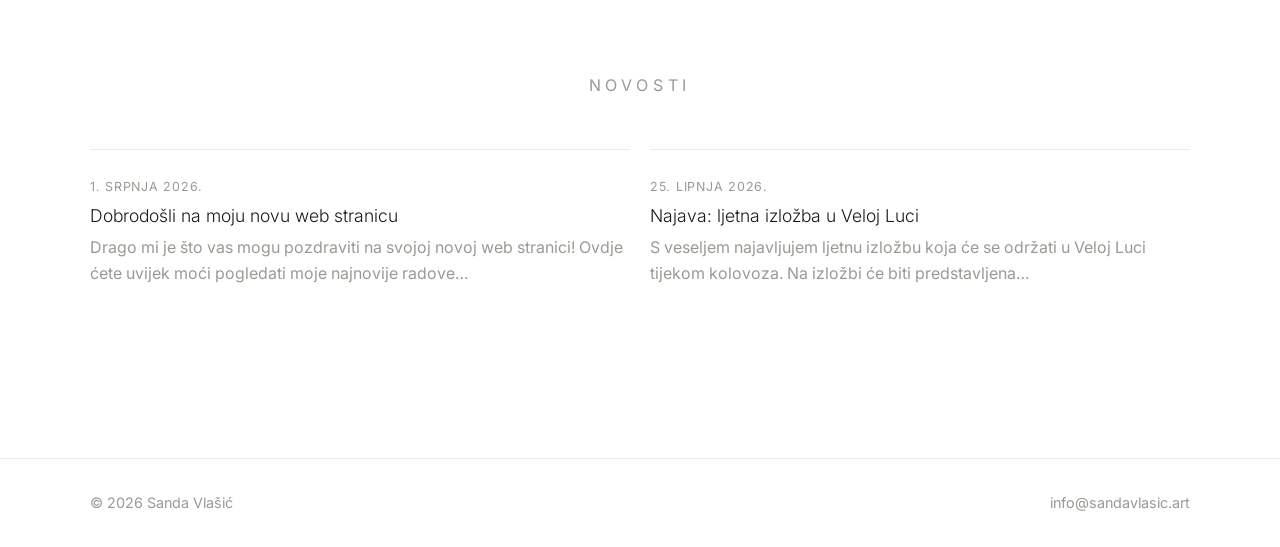
==== commit ac52e6ba: "Dotjeran prikaz tema i admin akcije" ====
--- a/index.html
+++ b/index.html
@@ -9,15 +9,15 @@
   <meta property="og:description" content="Slike inspirirane morem, svjetlom i Dalmacijom. Galerija radova, kolekcije i novosti.">
   <meta property="og:type" content="website">
   <meta property="og:image" content="images/hero.svg">
-  <link rel="stylesheet" href="css/base.css?v=20260703-wide">
-  <link id="theme-css" rel="stylesheet" href="css/theme-white-cube.css?v=20260703-wide">
-  <script>(function(){try{var m={museum:'white-cube',minimal:'white-cube',mediterranean:'atelier',dark:'noir'};var t=localStorage.getItem('sv-theme');t=m[t]||t;if(t)document.getElementById('theme-css').setAttribute('href','css/theme-'+t+'.css?v=20260703-wide');}catch(e){}})();</script>
+  <link rel="stylesheet" href="css/base.css?v=20260703-tune">
+  <link id="theme-css" rel="stylesheet" href="css/theme-white-cube.css?v=20260703-tune">
+  <script>(function(){try{var m={museum:'white-cube',minimal:'white-cube',mediterranean:'atelier',dark:'noir'};var t=localStorage.getItem('sv-theme');t=m[t]||t;if(t)document.getElementById('theme-css').setAttribute('href','css/theme-'+t+'.css?v=20260703-tune');}catch(e){}})();</script>
 </head>
 <body data-page="home">
   <header id="site-header" class="site-header"></header>
   <main id="main"></main>
   <footer id="site-footer" class="site-footer"></footer>
   <script src="js/i18n.js"></script>
-  <script src="js/site.js?v=20260703-wide"></script>
+  <script src="js/site.js?v=20260703-tune"></script>
 </body>
 </html>
--- a/css/theme-white-cube.css
+++ b/css/theme-white-cube.css
@@ -202,8 +202,11 @@
 }
 .landing-white .wide-landing-copy h1 {
   font-weight: 200;
-  letter-spacing: .12em;
-  text-transform: uppercase;
+  letter-spacing: .01em;
+  line-height: .92;
+  text-transform: none;
+  font-size: clamp(4.2rem, 9.5vw, 8.2rem);
+  max-width: 720px;
 }
 .landing-white .wide-landing-feature {
   color: #23231f;
@@ -225,6 +228,7 @@
     padding-top: 82px;
   }
   .landing-white .wide-landing-copy h1 {
-    letter-spacing: .07em;
-  }
-}
+    letter-spacing: 0;
+    font-size: clamp(3.6rem, 15vw, 5.8rem);
+  }
+}
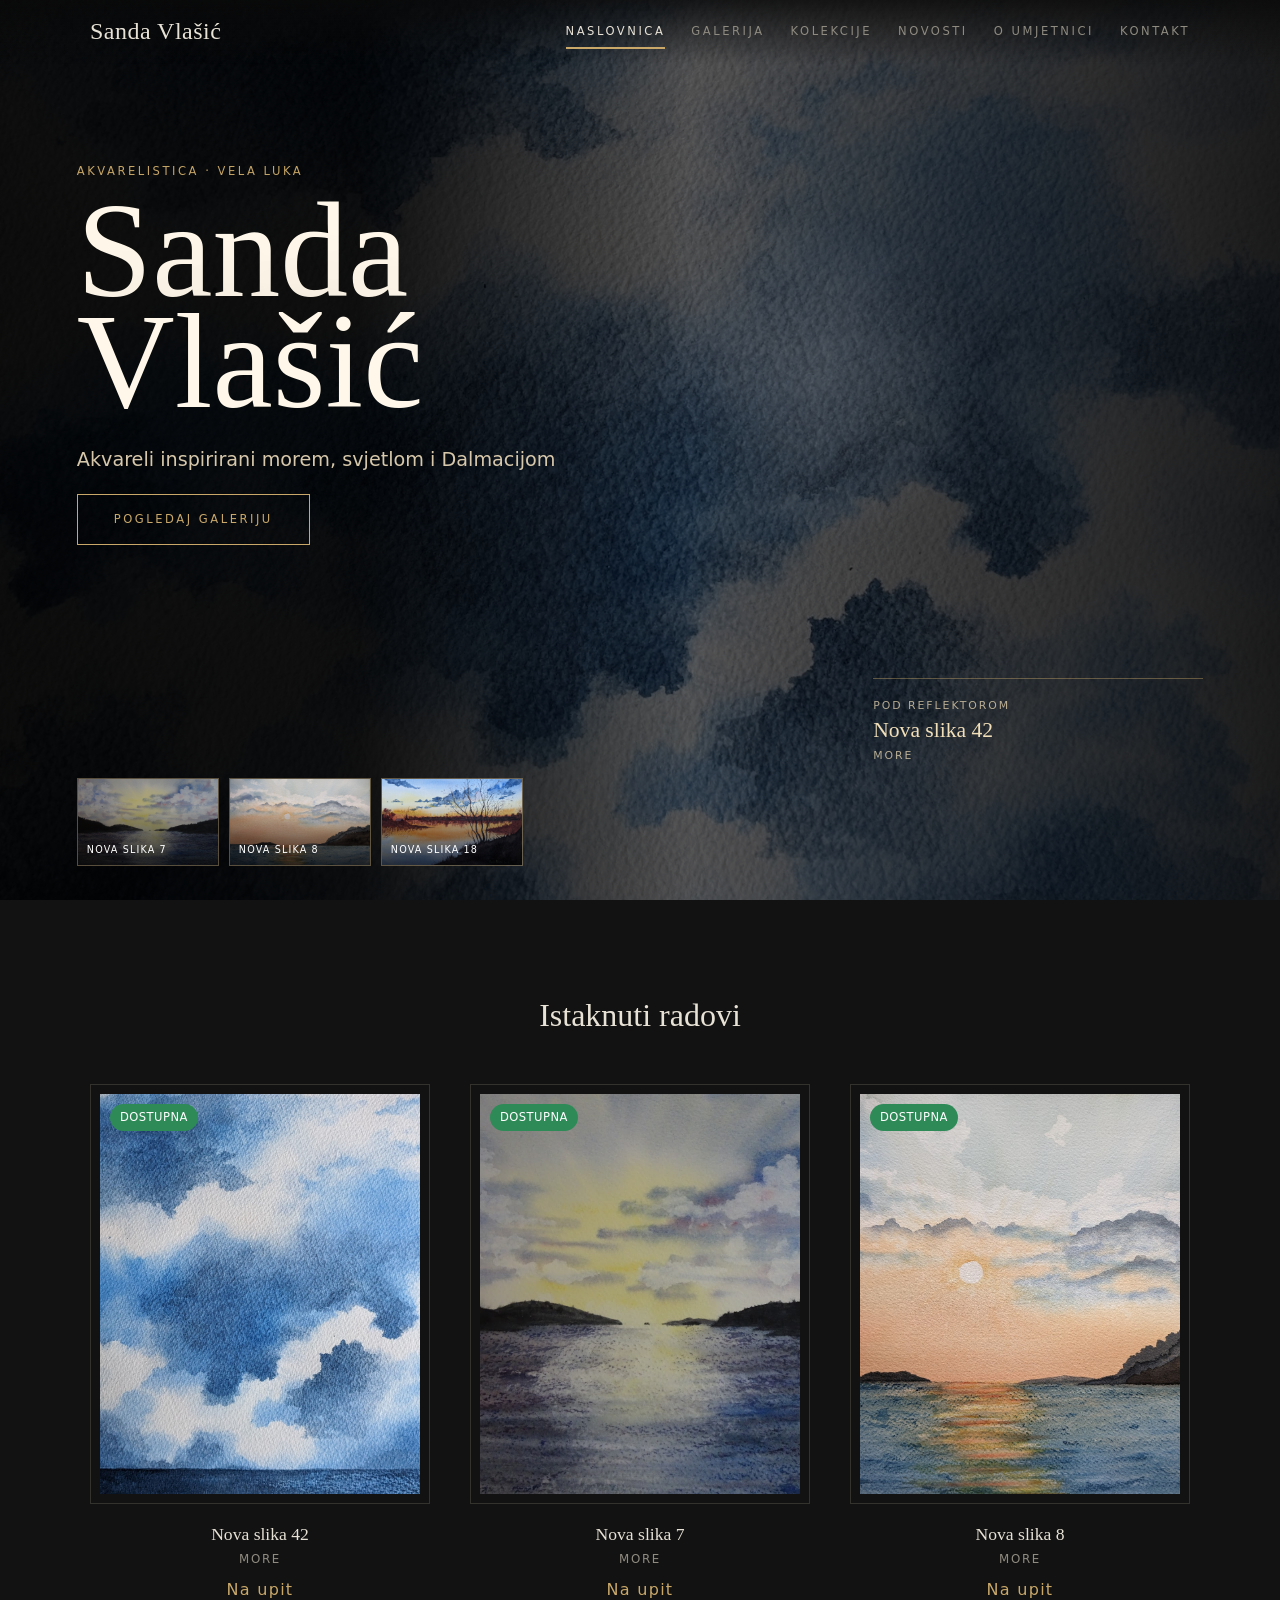
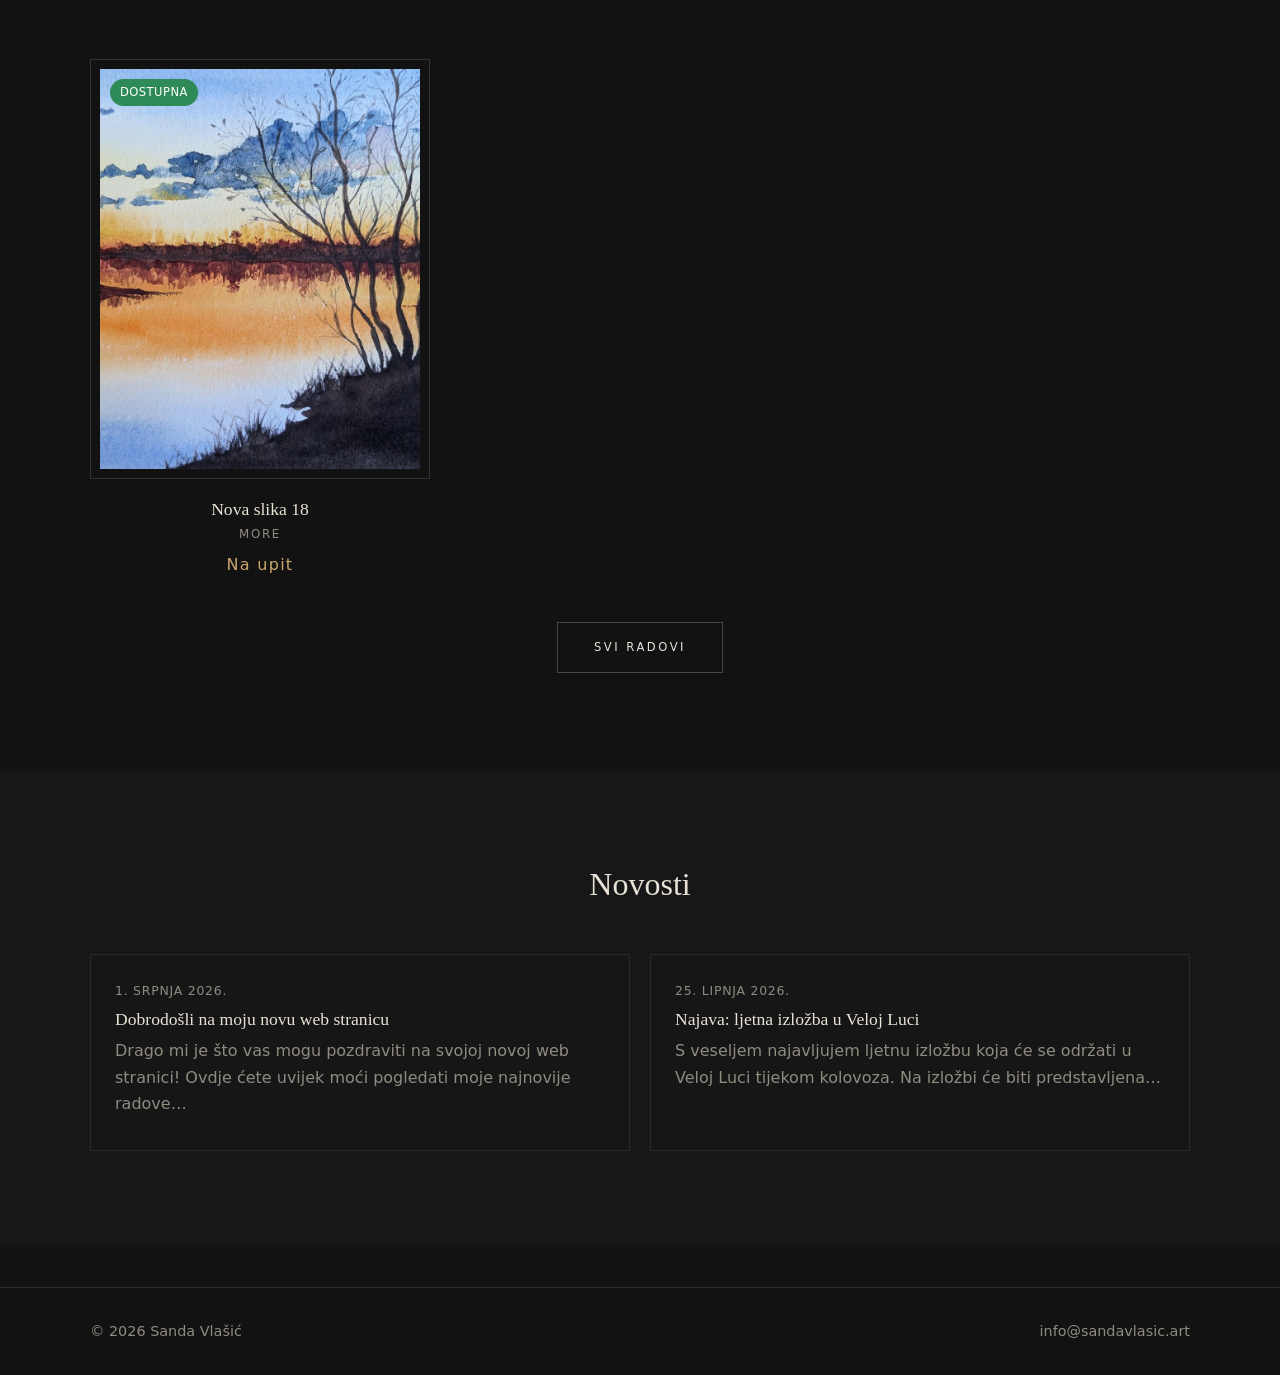
==== commit ae0e6181: "Prikazi sve istaknute radove" ====
--- a/index.html
+++ b/index.html
@@ -9,15 +9,15 @@
   <meta property="og:description" content="Slike inspirirane morem, svjetlom i Dalmacijom. Galerija radova, kolekcije i novosti.">
   <meta property="og:type" content="website">
   <meta property="og:image" content="images/hero.svg">
-  <link rel="stylesheet" href="css/base.css?v=20260703-tune">
-  <link id="theme-css" rel="stylesheet" href="css/theme-white-cube.css?v=20260703-tune">
-  <script>(function(){try{var m={museum:'white-cube',minimal:'white-cube',mediterranean:'atelier',dark:'noir'};var t=localStorage.getItem('sv-theme');t=m[t]||t;if(t)document.getElementById('theme-css').setAttribute('href','css/theme-'+t+'.css?v=20260703-tune');}catch(e){}})();</script>
+  <link rel="stylesheet" href="css/base.css?v=20260703-featuredall">
+  <link id="theme-css" rel="stylesheet" href="css/theme-white-cube.css?v=20260703-featuredall">
+  <script>(function(){try{var m={museum:'white-cube',minimal:'white-cube',mediterranean:'atelier',dark:'noir'};var t=localStorage.getItem('sv-theme');t=m[t]||t;if(t)document.getElementById('theme-css').setAttribute('href','css/theme-'+t+'.css?v=20260703-featuredall');}catch(e){}})();</script>
 </head>
 <body data-page="home">
   <header id="site-header" class="site-header"></header>
   <main id="main"></main>
   <footer id="site-footer" class="site-footer"></footer>
   <script src="js/i18n.js"></script>
-  <script src="js/site.js?v=20260703-tune"></script>
+  <script src="js/site.js?v=20260703-featuredall"></script>
 </body>
 </html>
--- a/css/base.css
+++ b/css/base.css
@@ -212,16 +212,28 @@
   right: 6vw;
   bottom: 28px;
   z-index: 5;
-  display: grid;
-  grid-template-columns: repeat(5, minmax(74px, 1fr));
+  display: flex;
   gap: 10px;
-  max-width: 760px;
+  max-width: min(760px, 88vw);
+  overflow-x: auto;
+  overflow-y: hidden;
+  padding-bottom: 6px;
+  scrollbar-width: thin;
+  scroll-snap-type: x proximity;
 }
 .wide-landing-rail a {
   position: relative;
+  flex: 0 0 142px;
   height: 88px;
   overflow: hidden;
   background: rgba(255, 255, 255, .12);
+  scroll-snap-align: start;
+}
+.wide-landing-rail::-webkit-scrollbar {
+  height: 6px;
+}
+.wide-landing-rail::-webkit-scrollbar-thumb {
+  background: rgba(255, 255, 255, .42);
 }
 .wide-landing-rail a::after {
   content: '';
@@ -267,13 +279,12 @@
     left: 20px;
     right: 20px;
     bottom: 18px;
-    grid-template-columns: repeat(3, 1fr);
+    max-width: none;
   }
   .wide-landing-rail a {
+    flex-basis: min(30vw, 118px);
+    min-width: 96px;
     height: 78px;
-  }
-  .wide-landing-rail a:nth-child(n+4) {
-    display: none;
   }
 }
 
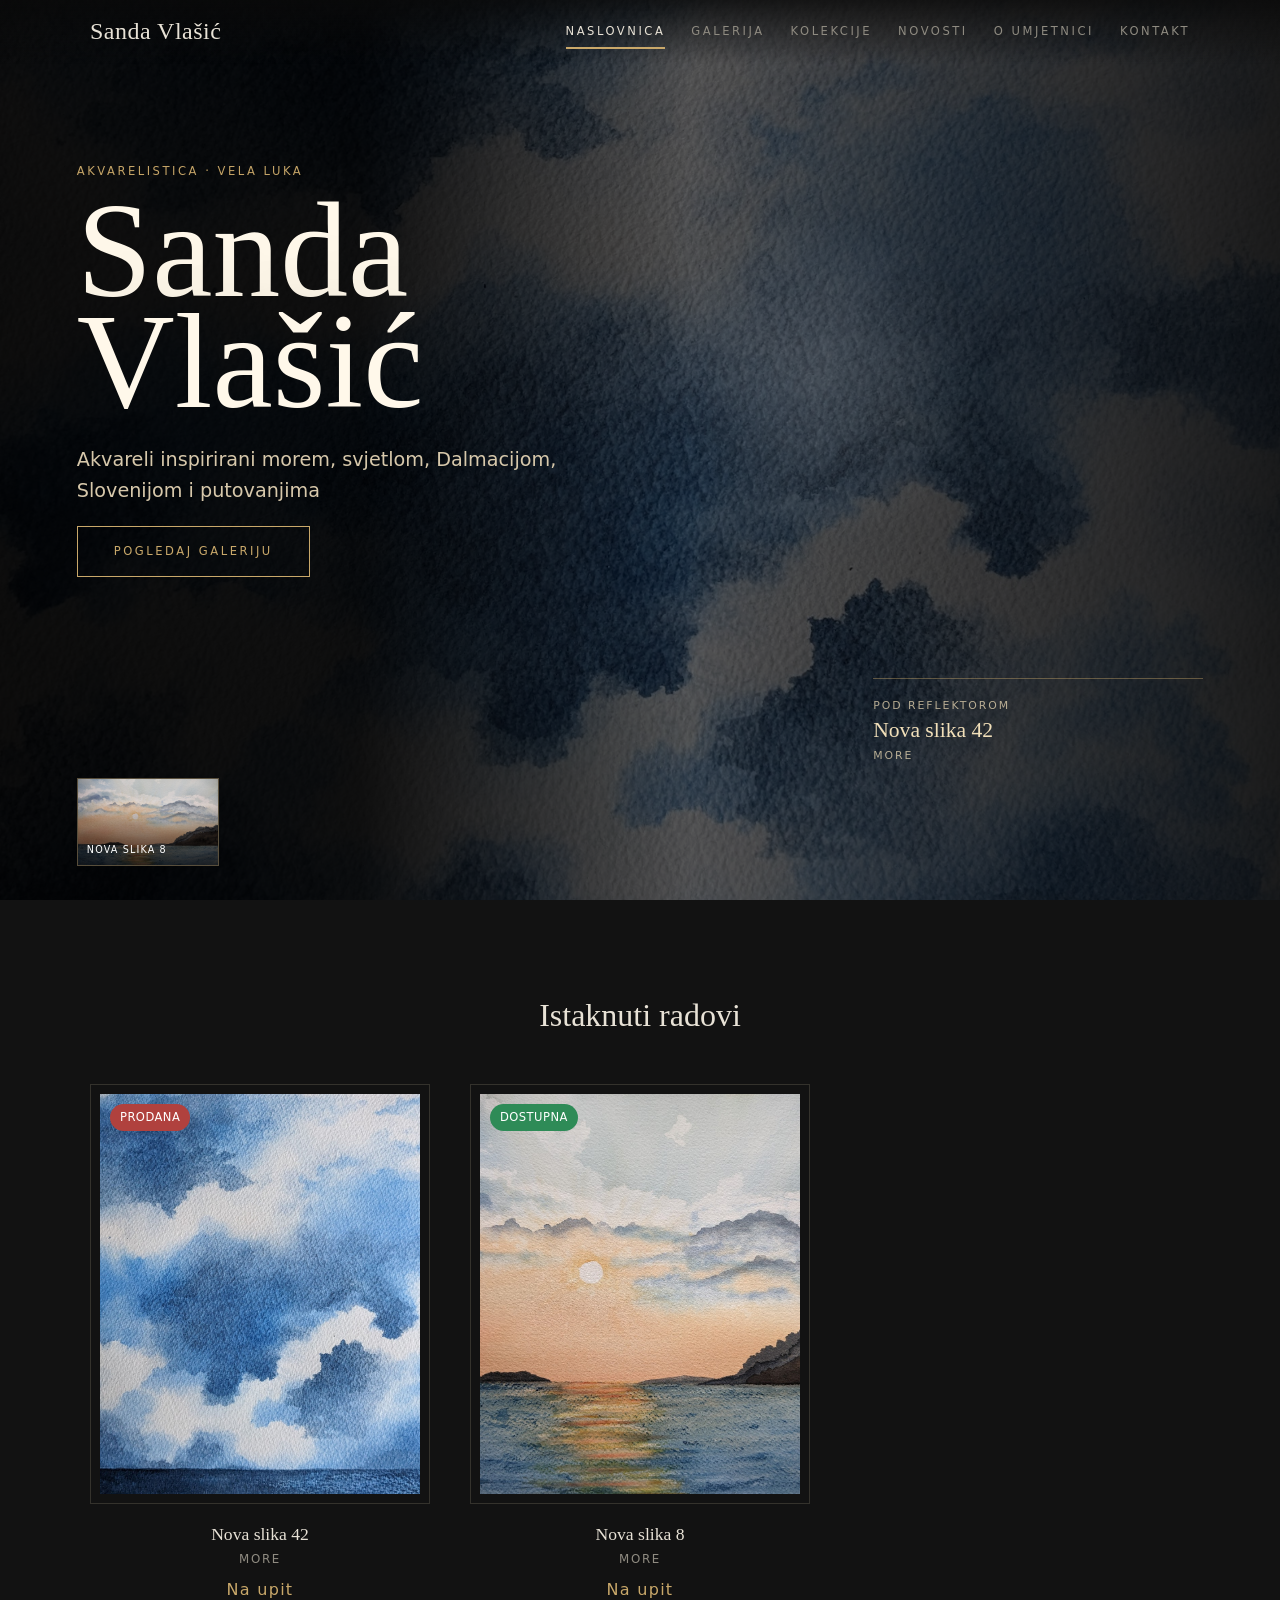
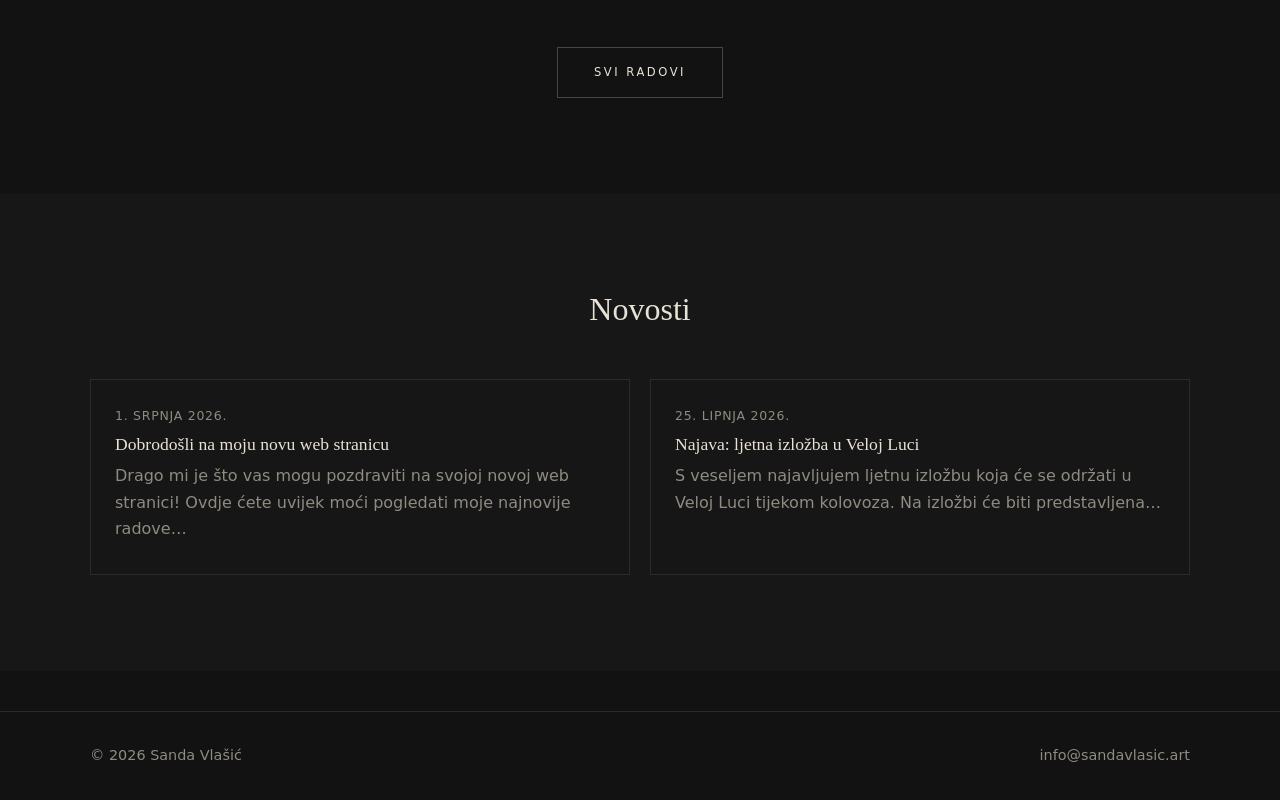
==== commit 2280d6b2: "Osvjezi cache verzije za deploy" ====
--- a/index.html
+++ b/index.html
@@ -9,15 +9,15 @@
   <meta property="og:description" content="Slike inspirirane morem, svjetlom i Dalmacijom. Galerija radova, kolekcije i novosti.">
   <meta property="og:type" content="website">
   <meta property="og:image" content="images/hero.svg">
-  <link rel="stylesheet" href="css/base.css?v=20260703-featuredall">
-  <link id="theme-css" rel="stylesheet" href="css/theme-white-cube.css?v=20260703-featuredall">
-  <script>(function(){try{var m={museum:'white-cube',minimal:'white-cube',mediterranean:'atelier',dark:'noir'};var t=localStorage.getItem('sv-theme');t=m[t]||t;if(t)document.getElementById('theme-css').setAttribute('href','css/theme-'+t+'.css?v=20260703-featuredall');}catch(e){}})();</script>
+  <link rel="stylesheet" href="css/base.css?v=20260703-featuredall2">
+  <link id="theme-css" rel="stylesheet" href="css/theme-white-cube.css?v=20260703-featuredall2">
+  <script>(function(){try{var m={museum:'white-cube',minimal:'white-cube',mediterranean:'atelier',dark:'noir'};var t=localStorage.getItem('sv-theme');t=m[t]||t;if(t)document.getElementById('theme-css').setAttribute('href','css/theme-'+t+'.css?v=20260703-featuredall2');}catch(e){}})();</script>
 </head>
 <body data-page="home">
   <header id="site-header" class="site-header"></header>
   <main id="main"></main>
   <footer id="site-footer" class="site-footer"></footer>
   <script src="js/i18n.js"></script>
-  <script src="js/site.js?v=20260703-featuredall"></script>
+  <script src="js/site.js?v=20260703-featuredall2"></script>
 </body>
 </html>
